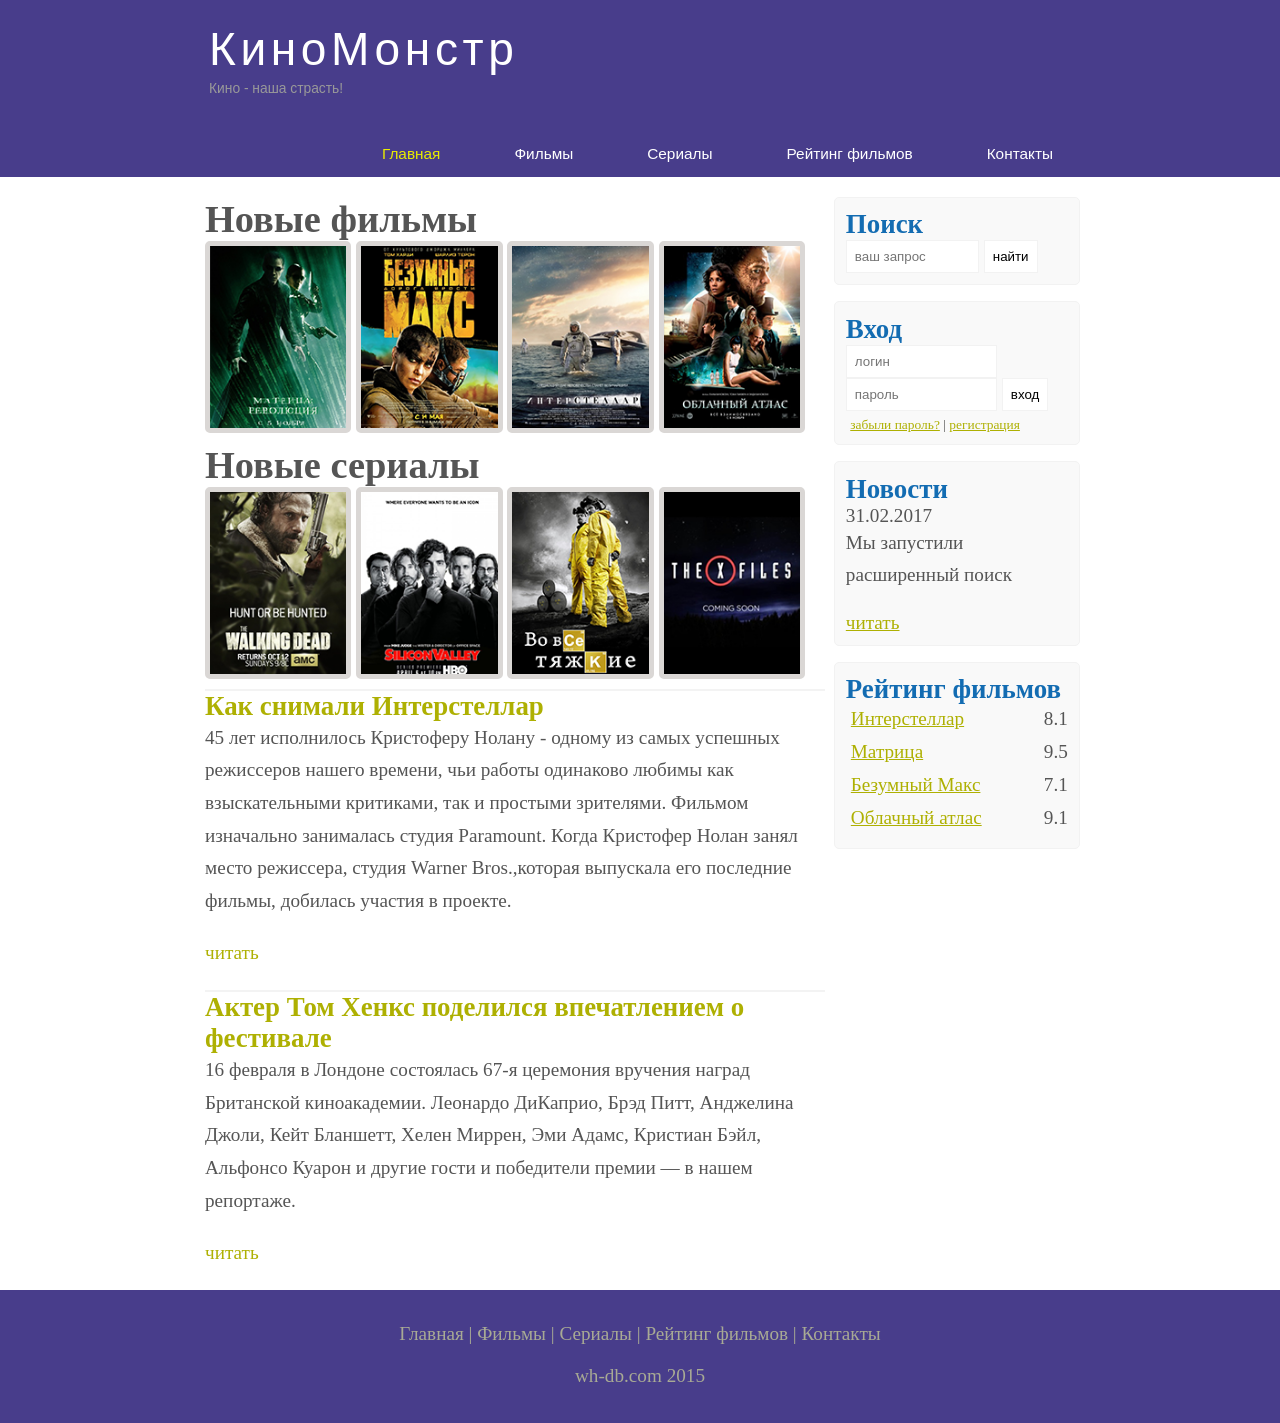
==== index.html @ 2d56d8b4 "Add files via upload" ====
<!DOCTYPE html>
<html lang="en">
<head>
    <meta charset="UTF-8">
    <meta name="viewport" content="width=device-width, initial-scale=1.0">
    <meta name= "description" content="Киномонстр - это портал о кино">
    <meta name="keywords" content="фильмы, фильмы онлайн, hd"> 
    <title>Document</title>
    <link rel="stylesheet" href="assets/css/style.css">
</head>
<body>
    <div class="main">
        <div class="header">
            <div class="logo">
                <div class="logo_text">
                    <h1><a href="/">КиноМонстр</a></h1>
                    <h2>Кино - наша страсть!</h2>
                </div>
            </div>
            <div class="menubar">
                <ul class="menu">  
                    <li class="selected"><a href="#">Главная</a></li> 
                    <li> <a href="/films.html">Фильмы</a></li>
                    <li> <a href="#">Сериалы</a></li>
                    <li> <a href="/rating.html">Рейтинг фильмов</a></li>
                    <li> <a href="/contact.html">Контакты</a></li>

            
                </ul>
            </div>
        </div>
        <div class="site_content">
            <div class="sidebar_container">
                <div class="sidebar">
                    <h2>Поиск</h2>
                    <form method="post" action="#" id="search_form">
                        <input type="search" name="search_field" placeholder="ваш запрос"/>
                        <input type="submit" class="btn" value="найти"/>
                    </form>
                </div>
                <div class="sidebar">
                    <h2>Вход</h2>
                    <form method="post" action="#" id="login"></form>
                    <input type="text" name="login_field" placeholder="логин"/>
                    <input type="password" name="password_field" placeholder="пароль"/>
                    <input type="submit" class="btn" value="вход"/>
                    <div class="lables_passreg_text">
                        <span> <a href="#">забыли пароль?</a></span> | <span> <a href="#">регистрация</a></span> 
                    </div>
                </div>
                <div class="sidebar">
                    <h2>Новости</h2>
                    <span>31.02.2017</span>
                    <p>Мы запустили расширенный поиск</p>
                    <a href="#">читать</a>
                </div>
                <div class="sidebar">
                    <h2>Рейтинг фильмов</h2>
                    <ul>
                        <li><a href="/show.html">Интерстеллар</a> <span class="rating_sidebar">8.1</span></li>
                        <li><a href="#">Матрица</a> <span class="rating_sidebar">9.5</span></li>
                        <li><a href="#">Безумный Макс</a> <span class="rating_sidebar">7.1</span></li>
                        <li><a href="#">Облачный атлас</a> <span class="rating_sidebar">9.1</span></li>
                    </ul>
                </div>
            </div>
            <div class="content">
                <h1>Новые фильмы</h1>
                <div class="films_block">
                   <a href="#"><img src="assets/img/matrix.png"></a> 
                   <a href="#"><img src="assets/img/max.png"></a> 
                   <a href="#"><img src="assets/img/inter.png"></a> 
                   <a href="#"><img src="assets/img/cloud.png"></a> 
                </div>

                <h1>Новые сериалы</h1>
                <div class="films_block">
                   <a href="#"><img src="assets/img/dead.png"></a> 
                   <a href="#"><img src="assets/img/silicon.png"></a> 
                   <a href="#"><img src="assets/img/breakingbad.png"></a> 
                   <a href="#"><img src="assets/img/xfiles.png"></a> 
                </div>
                <div class="posts">
                    <hr>
                    <h2><a href="#">Как снимали Интерстеллар</a></h2>
                </div>
                <div class="posts_content">
                    <p>
                        45 лет исполнилось Кристоферу Нолану - одному из самых успешных режиссеров нашего времени, чьи работы одинаково любимы как взыскательными критиками, так и простыми зрителями.
                        Фильмом изначально занималась студия Paramount. Когда Кристофер Нолан занял место режиссера, студия Warner Bros.,которая выпускала его последние фильмы, добилась участия в проекте.
                    </p>
                    <p><a href="#">читать</a></p>
                </div>
                <div class="posts">
                    <hr>
                    <h2><a href="#">Актер Том Хенкс поделился впечатлением о фестивале</a></h2>
                </div>
                <div class="posts_content">
                    <p>16 февраля в Лондоне состоялась 67-я церемония вручения наград Британской киноакадемии. Леонардо ДиКаприо, Брэд Питт, Анджелина Джоли, Кейт Бланшетт, Хелен Миррен, Эми Адамс, Кристиан Бэйл, Альфонсо Куарон и другие гости и победители премии — в нашем репортаже.</p>
                    <p><a href="#">читать</a></p>
                </div>
            </div>
        </div>
       
        <div class="footer">
            <p>
                <a href="#">Главная</a> |
                <a href="#">Фильмы</a> |
                <a href="#">Сериалы</a> |
                <a href="#">Рейтинг фильмов</a> |
                <a href="#">Контакты</a> 
            </p>
            <p>wh-db.com 2015</p>
        </div>
    </div>
    
</body>
</html>
---- assets/css/style.css ----
*{
    padding: 0;
    margin: 0;
}
body{
    font-size: 1.2em;
    background-color:#fff;
    color:#555 ;
}
p{
    padding: 0 0 20px 0;
    line-height: 1.7em;
}
input[type="text"], input[ type="password"], input[type="search"]{
    color: #5d5d5d;
    width: 60%;
    padding: 8px;
}
input, textarea{
    outline: none;
    border: none;
    border: solid 1px #f2f2f2;
}
h1 h2{
    font: normal 170% 'century gothic', arial;
    margin: 0 0 15px 0;
    padding: 15px o 5px 0;
    color: #000;
}
h2{
    font-size: 140%;
}
a, a:hover{
    outline: none;
    text-decoration: underline;
    color: #aeb002;
}
ul{
    margin: 2px 0 22px 17px ;
}
ul li{
    margin: 0 0 6px 0;
    padding: 0 0 4px 5px;
    line-height: 1.5em;
}


.header{
    background-color: darkslateblue;
    height: 177px;
    font-size: 0.8em;
    margin-left: 0px;
    margin-right: 0px;
    min-width: 900px;
}
.main, .logo, .menubar, .site_content, .footer{
    margin-left: auto;
    margin-right: auto;
}
.logo{
    width: 880px;
    padding-bottom: 40px;
}
.logo h1, .logo h2{
    font: normal 300% 'century gothic', arial, sans-serif;
    margin: 0 0 0 9px;
}
.logo_text h1, .logo_text h1 a, .logo_text h1 a:hover {
    padding: 22px 0 0 0;
    color: #fff;
    letter-spacing: 0.1em;
    text-decoration: none;
}
.logo_text h2{
    font-size: 0.9em;
    padding: 4px 0 0 0;
    color: #999;
}
.menubar{
    width: 900px;
    height: 46px;
}
ul.menu{
    float: right;
}
ul.menu li{
    float: left;
    padding: 0 0 0 9px;
    list-style: none;
    margin: 1px 2px 0 0;
}
ul.menu li a{
    font: normal 100% 'trebuchet ms', sans-serif;
    display: block;
    height: 20px;
    padding: 6px 35px 5px 28px;
    color:#fff;
    text-decoration: none;
}
ul.menu li.selected a{
    color: #e8ec00;
}
ul.menu li a:hover{
    color: #e4ec04;
}
hr{
    border: solid 1px #f3f3f3;
}
.site_content{
    width: 880px;
    overflow: hidden;
    margin: 20px auto 0 auto;
    background-color: white;
}
.sidebar_container{
    float: right;
    width: 224px;
}
.sidebar{
    float: right;
    width: 222px;
    padding: 5%;
    margin: 0 0 16px 0;
    border: solid 1px #f2f2f2;
    border-radius: 5px;
    background-color: #f9f9f9;
}
.btn{
    padding: 8px;
    background-color: white;
    cursor: pointer;
}
.sidebar h2{
    color: #136cb2;
}
.lables_passreg_text{
    font-size: 0.7em;
    margin-top: 3%;
    margin-left: 2%;
}
.sidebar ul{
    margin: 0;
}
.sidebar ul li{
    list-style-type: none;
    margin: 0 0 0 0;
}
.sidebar .rating_sidebar{
    float: right;
}
.content{
    text-align: left ;
    width: 620px;
    padding: 0 0 0 5px;
    float: left;
}
.content a{
    text-decoration: none;
}
.films_block{
    margin-bottom: 5px;
}
.films_block img{
    border-radius: 5px;
    border: solid 5px #dad7d5;
    width: 22%;
}
 .posts .posts_content{
     font-size: 0.8em;
 }
 .info_film_page{
     margin-top: 2%;
     margin-bottom: 4%;
 }
 .info_film_page .label{
    font-size: 1.2em;
 }
 .info_film_page .value{
     font-size: 1em;
     color: #49945a;
     margin-right: 3%;
 }
 .discription_film{
    margin-bottom: 15%;
 }
 .discription_film img{
     float: left;
     margin-right: 2%;
     border-radius: 5px;
     border: solid 5px #dad7d5 ;
 }
 .reviews{
     margin-bottom: 7%;
 }
 .reviews .review_name{
    background-color: #7268ad;
    color: white;
    padding: 1%;
    border-top-left-radius: 5%;
    border-top-right-radius: 5%;
 }
 .reviews .review_text{
     padding-top: 3%;
     padding-bottom: 5%;
     padding-left: 2%;
 }
 .send{
     margin-bottom: 4%;
 }
 .send input[type=text], textarea {
    border: solid 1px #c3c3ce;
    margin-bottom: 10px;
 }
 .send input[type=text] {
     width: 98%;
 }
 .send textarea{
     width: 624px;
     height: 200px;
 }
 .send input[type=submit] {
     background-color: #7268ad;
     padding: 3%;
     color: white;
     border-radius: 5px;
 }
 .send_contact{
    margin-bottom: 4%;
 }
 .send_contact input[type=text], textarea {
    border: solid 1px #c3c3ce;
    margin-bottom: 10px;
 }
 .send_contact textarea{
    width: 544px;
    height: 200px;
}
 .send_contact input[type=submit] {
    background-color: #7268ad;
    padding: 3%;
    color: white;
    border-radius: 5px;
}
.text{
    color: gray;
    font-size: 1em;
}
.info_film{
    margin-bottom: 5%;
    background-color: #f9f9f9;
    padding: 5%;
    height: 270px;
}
.info_film img{
    float: left;
    margin-right: 2%;
    border-radius: 5px;
    border: solid 5px #dad7d5;
    width: 25%;
}
.button{
    background-color: #7268ad;
    padding: 2%;
    border-radius: 5%;
    color: white;
    float: right;
    margin-top: 5%;
    clear: both;
    font-size: 0.8em;
}
.button a{
    color: white;
}
table{
    width: 70%;
    border: solid 1px #f4f4f4;
}
td{
    padding: 2%;
    border: solid 1px #f4f4f4;
}
td img{
    width: 60px;
    vertical-align: middle;
}
.center{
text-align: center;
}
.rating{
    font-weight: bold;
}

.footer{
    width: 100%;
    height: 100px;
    padding: 28px 0 5px 0;
    text-align: center;
    background-color: darkslateblue;
    color: #a8aa94;
    margin-left: 0px;
    margin-right: 0px;
    min-width: 900px;
}
.footer a{
    color:#a8aa94 ;
    text-decoration: none;
}
.footer a:hover{
    color: #fff;
    text-decoration: none;
}
.footer p{
    padding: 0 0 10px 0;
}

/*CSS Mobile */
@media only screen
and (min-device-width: 320px)
and (max-device-width: 568px){
    .header{
        background-color: #257965;
        min-width: 100%;
        height: 20%;
        text-align: center;
    }
    .logo{
        width: 100%;
    }
    .site_content{
        width: 100%;
    }
    .menubar{
        width: 100%;
        height: 100%;
    } 
    
    .content{
        width: 100%;
        text-align: center;
    }
    .site_content{
        width: 100%;
        text-align: center;
    }
    .sidebar_container{
        display: none;
    }
    .footer{
        display: none;
    }
    ul.menu{
        float: none;
    }
    ul.menu li{
        padding: 0;
        margin: 0;
        float: none;
    }
    .logo h1{
        font: normal 235% 'century gothic', arial, sans-serif;
    }
    .logo h2{
        font: normal 100% 'century gothic', arial, sans-serif;
        color: white;
    }
    .content h1 h2{
        font: normal 110% 'century gothic', arial; 
    }
    .films_block img{
        width: 43%;
    }
    .posts_content p{
        line-height: 1.5em;
        padding: 3%;
        text-align: left;
    }
    .posts p{
        font-size: 120%;
    }
    /*films page */
    .info_film{
        float: none;
        height: 100%;
    }
    .info_film img{
        width: 90%;
        margin-bottom: 5%;
    }
    .button{
        float: none;
    }
    /*rating page */
    table{
        display: block;
    }
    th{
        font-size: 95%;
    }
    td{
        padding: 0%;
        margin: 0%;
        text-align: left;
        font-size: 95%;
    }
    /*show page */
    iframe{
        width: 88%;
        height: 100%;
    }
    .discription_film{
        width: 90%;
        text-align: left;
        margin-left: 2%;
    }
    .discription_film img{
        float: none;
        width: 73%;
        display: block;
        margin: 0;
        padding: 0;
        margin-left: 11%;
        margin-bottom: 7%;
    }
    .reviews{
        text-align: left;
        width: 96%;
    }
    .send input[type=text]{
        width: 80%;
    }
    .send textarea{
        width: 85%;
    }
}
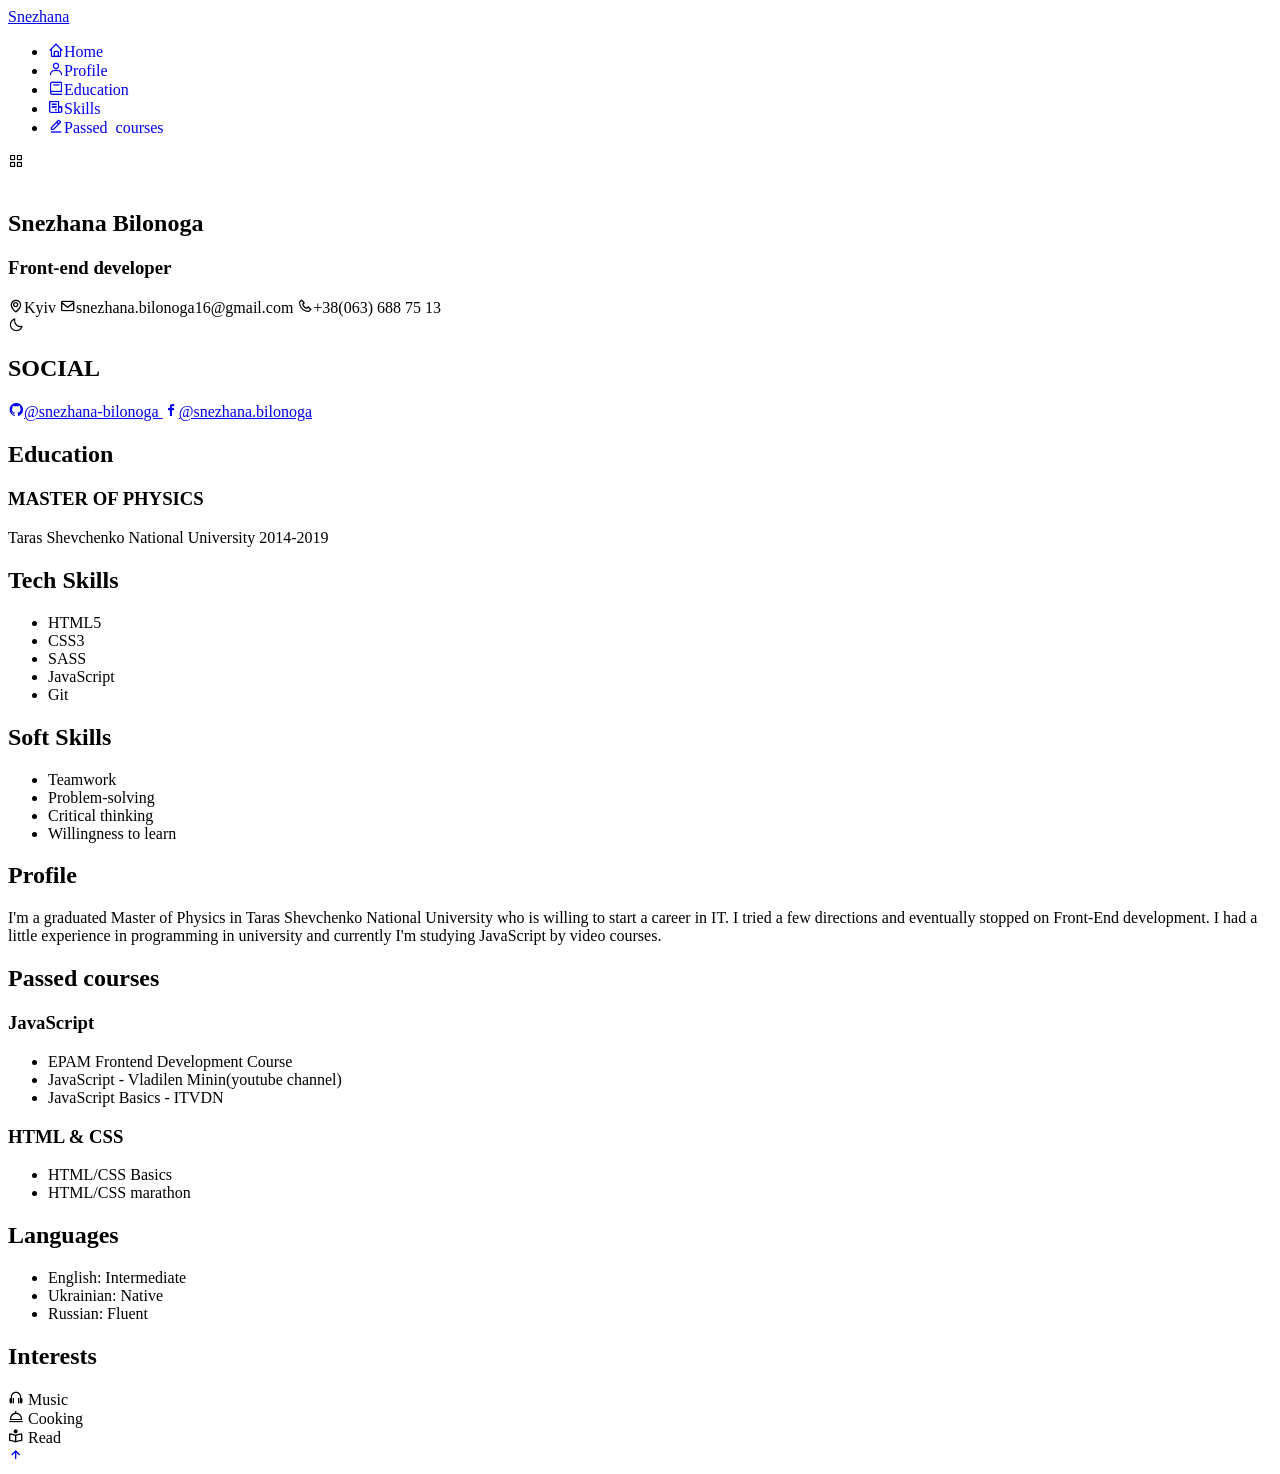
==== commit 4acb7616: "task is implemented" ====
--- a/index.html
+++ b/index.html
@@ -1,118 +1,216 @@
-<!DOCTYPE html>
-<html lang="en">
-<head>
-    <meta charset="UTF-8">
-    <meta name="viewport" content="width=device-width, initial-scale=1.0">
-    <meta name= "description" content="Киномонстр - это портал о кино">
-    <meta name="keywords" content="фильмы, фильмы онлайн, hd"> 
-    <title>Document</title>
-    <link rel="stylesheet" href="assets/css/style.css">
-</head>
-<body>
-    <div class="main">
-        <div class="header">
-            <div class="logo">
-                <div class="logo_text">
-                    <h1><a href="/">КиноМонстр</a></h1>
-                    <h2>Кино - наша страсть!</h2>
-                </div>
-            </div>
-            <div class="menubar">
-                <ul class="menu">  
-                    <li class="selected"><a href="#">Главная</a></li> 
-                    <li> <a href="/films.html">Фильмы</a></li>
-                    <li> <a href="#">Сериалы</a></li>
-                    <li> <a href="/rating.html">Рейтинг фильмов</a></li>
-                    <li> <a href="/contact.html">Контакты</a></li>
-
-            
-                </ul>
-            </div>
-        </div>
-        <div class="site_content">
-            <div class="sidebar_container">
-                <div class="sidebar">
-                    <h2>Поиск</h2>
-                    <form method="post" action="#" id="search_form">
-                        <input type="search" name="search_field" placeholder="ваш запрос"/>
-                        <input type="submit" class="btn" value="найти"/>
-                    </form>
-                </div>
-                <div class="sidebar">
-                    <h2>Вход</h2>
-                    <form method="post" action="#" id="login"></form>
-                    <input type="text" name="login_field" placeholder="логин"/>
-                    <input type="password" name="password_field" placeholder="пароль"/>
-                    <input type="submit" class="btn" value="вход"/>
-                    <div class="lables_passreg_text">
-                        <span> <a href="#">забыли пароль?</a></span> | <span> <a href="#">регистрация</a></span> 
-                    </div>
-                </div>
-                <div class="sidebar">
-                    <h2>Новости</h2>
-                    <span>31.02.2017</span>
-                    <p>Мы запустили расширенный поиск</p>
-                    <a href="#">читать</a>
-                </div>
-                <div class="sidebar">
-                    <h2>Рейтинг фильмов</h2>
-                    <ul>
-                        <li><a href="/show.html">Интерстеллар</a> <span class="rating_sidebar">8.1</span></li>
-                        <li><a href="#">Матрица</a> <span class="rating_sidebar">9.5</span></li>
-                        <li><a href="#">Безумный Макс</a> <span class="rating_sidebar">7.1</span></li>
-                        <li><a href="#">Облачный атлас</a> <span class="rating_sidebar">9.1</span></li>
-                    </ul>
-                </div>
-            </div>
-            <div class="content">
-                <h1>Новые фильмы</h1>
-                <div class="films_block">
-                   <a href="#"><img src="assets/img/matrix.png"></a> 
-                   <a href="#"><img src="assets/img/max.png"></a> 
-                   <a href="#"><img src="assets/img/inter.png"></a> 
-                   <a href="#"><img src="assets/img/cloud.png"></a> 
-                </div>
-
-                <h1>Новые сериалы</h1>
-                <div class="films_block">
-                   <a href="#"><img src="assets/img/dead.png"></a> 
-                   <a href="#"><img src="assets/img/silicon.png"></a> 
-                   <a href="#"><img src="assets/img/breakingbad.png"></a> 
-                   <a href="#"><img src="assets/img/xfiles.png"></a> 
-                </div>
-                <div class="posts">
-                    <hr>
-                    <h2><a href="#">Как снимали Интерстеллар</a></h2>
-                </div>
-                <div class="posts_content">
-                    <p>
-                        45 лет исполнилось Кристоферу Нолану - одному из самых успешных режиссеров нашего времени, чьи работы одинаково любимы как взыскательными критиками, так и простыми зрителями.
-                        Фильмом изначально занималась студия Paramount. Когда Кристофер Нолан занял место режиссера, студия Warner Bros.,которая выпускала его последние фильмы, добилась участия в проекте.
-                    </p>
-                    <p><a href="#">читать</a></p>
-                </div>
-                <div class="posts">
-                    <hr>
-                    <h2><a href="#">Актер Том Хенкс поделился впечатлением о фестивале</a></h2>
-                </div>
-                <div class="posts_content">
-                    <p>16 февраля в Лондоне состоялась 67-я церемония вручения наград Британской киноакадемии. Леонардо ДиКаприо, Брэд Питт, Анджелина Джоли, Кейт Бланшетт, Хелен Миррен, Эми Адамс, Кристиан Бэйл, Альфонсо Куарон и другие гости и победители премии — в нашем репортаже.</p>
-                    <p><a href="#">читать</a></p>
-                </div>
-            </div>
-        </div>
-       
-        <div class="footer">
-            <p>
-                <a href="#">Главная</a> |
-                <a href="#">Фильмы</a> |
-                <a href="#">Сериалы</a> |
-                <a href="#">Рейтинг фильмов</a> |
-                <a href="#">Контакты</a> 
-            </p>
-            <p>wh-db.com 2015</p>
-        </div>
-    </div>
-    
-</body>
+<!DOCTYPE html>
+<html lang="en">
+<head>
+    <meta charset="UTF-8">
+    <meta http-equiv="X-UA-Compatible" content="IE=edge">
+    <meta name="viewport" content="width=device-width, initial-scale=1.0">
+    <link rel="stylesheet"
+    href="https://cdn.jsdelivr.net/npm/boxicons@latest/css/boxicons.min.css">
+    <link rel="stylesheet" href="./css/styles.css">
+    <title>Resume</title>
+</head>
+<body>
+    <header class="l-header" id="header">
+        <nav class="nav bd-container">
+            <a href="#" class="nav_logo">Snezhana</a>
+            <div class="nav_menu" id="nav-menu">
+                <ul class="nav_list">
+                    <li class="nav_item">
+                        <a href="#home" class="nav_link active-link">
+                            <i class="bx bx-home nav_icon">Home</i>
+                        </a>
+                    </li>
+                    <li class="nav_item">
+                        <a href="#profile" class="nav_link">
+                            <i class="bx bx-user nav_icon">Profile</i>
+                        </a>
+                    </li>
+                    <li class="nav_item">
+                        <a href="#education" class="nav_link">
+                            <i class="bx bx-book nav_icon">Education</i>
+                        </a>
+                    </li>
+                    <li class="nav_item">
+                        <a href="#skills" class="nav_link">
+                            <i class="bx bx-receipt nav_icon">Skills</i>
+                        </a>
+                    </li>
+                    <li class="nav_item">
+                        <a href="#experience" class="nav_link">
+                            <i class="bx bx-edit-alt nav_icon">Passed courses</i>
+                        </a>
+                    </li>
+                </ul>
+            </div>
+            <div class="nav_toggle" id="nav-toggle">
+                <i class="bx bx-grid-alt"></i>
+            </div>
+        </nav>
+    </header>
+    <main class="l-main bd-container">
+        <div class="resume" id="area-cv">
+            <div class="resume_left">
+                <section class="home" id="home">
+                    <div class="home_container section bd-grid">
+                        <div class="home_data bd-grid">
+                            <img src="./img/photo_2020-09-20_16-34-51.jpg" alt="" class="home_img">
+                            
+                            <h1 class="home_title">Snezhana Bilonoga</h1>
+                            <h3 class="home_profession">Front-end developer</h3>
+                        </div>
+                        <div class="home_address bd-grid">
+                            <span class="home_information">
+                                <i class="bx bx-map home_icon"></i>Kyiv
+                            </span>
+                            <span class="home_information">
+                                <i class="bx bx-envelope home_icon"></i>snezhana.bilonoga16@gmail.com
+                            </span>
+                            <span class="home_information">
+                                <i class="bx bx-phone home_icon"></i>+38(063) 688 75 13
+                            </span>
+                        </div>
+                    </div>
+                    <i class="bx bx-moon change-theme" title="Theme" id="theme-button"></i>
+                </section>
+                <section class="social section">
+                    <h2 class="section-title">SOCIAL</h2>
+                    <div class="social_container bd-grid">
+                        <a href="https://github.com/snezhana-bilonoga" target="_blank" class="social_link">
+                            <i class="bx bxl-github social_icon"></i>@snezhana-bilonoga
+                        </a>
+                        <a href="https://www.facebook.com/snezhana.bilonoga" target="_blank" class="social_link">
+                            <i class="bx bxl-facebook social_icon"></i>@snezhana.bilonoga
+                        </a>
+                    </div>
+                </section>
+                <section class="education section" id="education">
+                    <h2 class="section-title">Education</h2>
+
+                    <div class="education_container bd-grid">
+                        <div class="education_content">
+                            <div class="education_data bd-grid">
+                                <h3 class="education_title">MASTER OF PHYSICS</h3>
+                                <span class="education_studies">Taras Shevchenko National University</span>
+                                <span class="education_year">2014-2019</span>
+                            </div>
+                        </div>
+                    </div>
+                </section>
+                <section class="skills section" id="skills">
+                    <h2 class="section-title">Tech Skills</h2>
+
+                    <div class="skills_content  bd-grid">
+                        <ul class="skills_data">
+                            <li class="skills_name">
+                                <span class="skills_circle"></span>HTML5
+                            </li>
+                            <li class="skills_name">
+                                <span class="skills_circle"></span>CSS3
+                            </li>
+                            <li class="skills_name">
+                                <span class="skills_circle"></span>SASS
+                            </li>
+                            <li class="skills_name">
+                                <span class="skills_circle"></span>JavaScript
+                            </li>
+                            <li class="skills_name">
+                                <span class="skills_circle"></span>Git
+                            </li>
+                        </ul>
+                    </div>
+                </section>
+                <section class="skills section" id="soft-skills">
+                    <h2 class="section-title">Soft Skills</h2>
+
+                    <div class="skills_content bd-grid">
+                        <ul class="skills_data">
+                            <li class="skills_name">
+                                <span class="skills_circle"></span>Teamwork
+                            </li>
+                            <li class="skills_name">
+                                <span class="skills_circle"></span>Problem-solving
+                            </li>
+                            <li class="skills_name">
+                                <span class="skills_circle"></span>Critical thinking
+                            </li>
+                            <li class="skills_name">
+                                <span class="skills_circle"></span>Willingness to learn
+                            </li>
+                        </ul>
+                    </div>
+                </section>
+            </div>
+            <div class="resume_right">
+                <section class="profile section" id="profile">
+                    <h2 class="section-title">Profile</h2>
+                    <p class="profile_description">I'm a graduated Master of Physics in Taras Shevchenko National University who is willing to start a career in IT. I tried a few directions and eventually stopped on Front-End development. I had a little experience in programming in university and currently I'm studying JavaScript by video courses.</p>
+                </section>
+                <section class="experience section" id="experience">
+                    <h2 class="section-title">Passed courses</h2>
+                    
+                    <div class="experience-container bd-grid">
+                        <div class="experience_content">
+                            <div class="experience_data bd-grid">
+                                <h3 class="experience_title">JavaScript</h3>
+                                <ul class="experience-courses">
+                                    <li class="experience-course-item">EPAM Frontend Development Course</li>
+                                    <li class="experience-course-item">JavaScript - Vladilen Minin(youtube channel)</li>
+                                    <li class="experience-course-item">JavaScript Basics - ITVDN</li>
+                                </ul>
+                            </div>
+                        </div>
+                        <div class="experience_content">
+                            <div class="experience_data bd-grid">
+                                <h3 class="experience_title">HTML & CSS</h3>
+                                <ul class="experience-courses">
+                                    <li class="experience-course-item">HTML/CSS Basics</li>
+                                    <li class="experience-course-item">HTML/CSS marathon</li>
+                                </ul>
+                            </div>
+                        </div>
+                    </div>
+                </section>
+                <section class="languages section">
+                    <h2 class="section-title">Languages</h2>
+
+                    <div class="languages_container">
+                        <ul class="languages_content bd-grid">
+                            <li class="languages_name">
+                                <span class="languages_circle"></span>English: Intermediate
+                            </li>
+                            <li class="languages_name">
+                                <span class="languages_circle"></span>Ukrainian: Native
+                            </li>
+                            <li class="languages_name">
+                                <span class="languages_circle"></span>Russian: Fluent
+                            </li>
+                        </ul>
+                    </div>
+                </section>
+                <section class="interests section">
+                    <h2 class="section-title">Interests</h2>
+
+                    <div class="interests_container bd-grid">
+                        <div class="interests_content">
+                            <i class="bx bx-headphone interests_icon"></i>
+                            <span class="interests_name">Music</span>
+                        </div>
+                        <div class="interests_content">
+                            <i class="bx bx-dish interests_icon"></i>
+                            <span class="interests_name">Cooking</span>
+                        </div>
+                        <div class="interests_content">
+                            <i class="bx bx-book-reader interests_icon"></i>
+                            <span class="interests_name">Read</span>
+                        </div>
+                    </div>
+                </section>
+            </div>
+        </div>
+    </main>
+    <a href="#" class="scrolltop" id="scroll-top">
+        <i class="bx bx-up-arrow-alt scrolltop_icon"></i>
+    </a>
+    <script src="./js/index.js"></script>
+</body>
 </html>
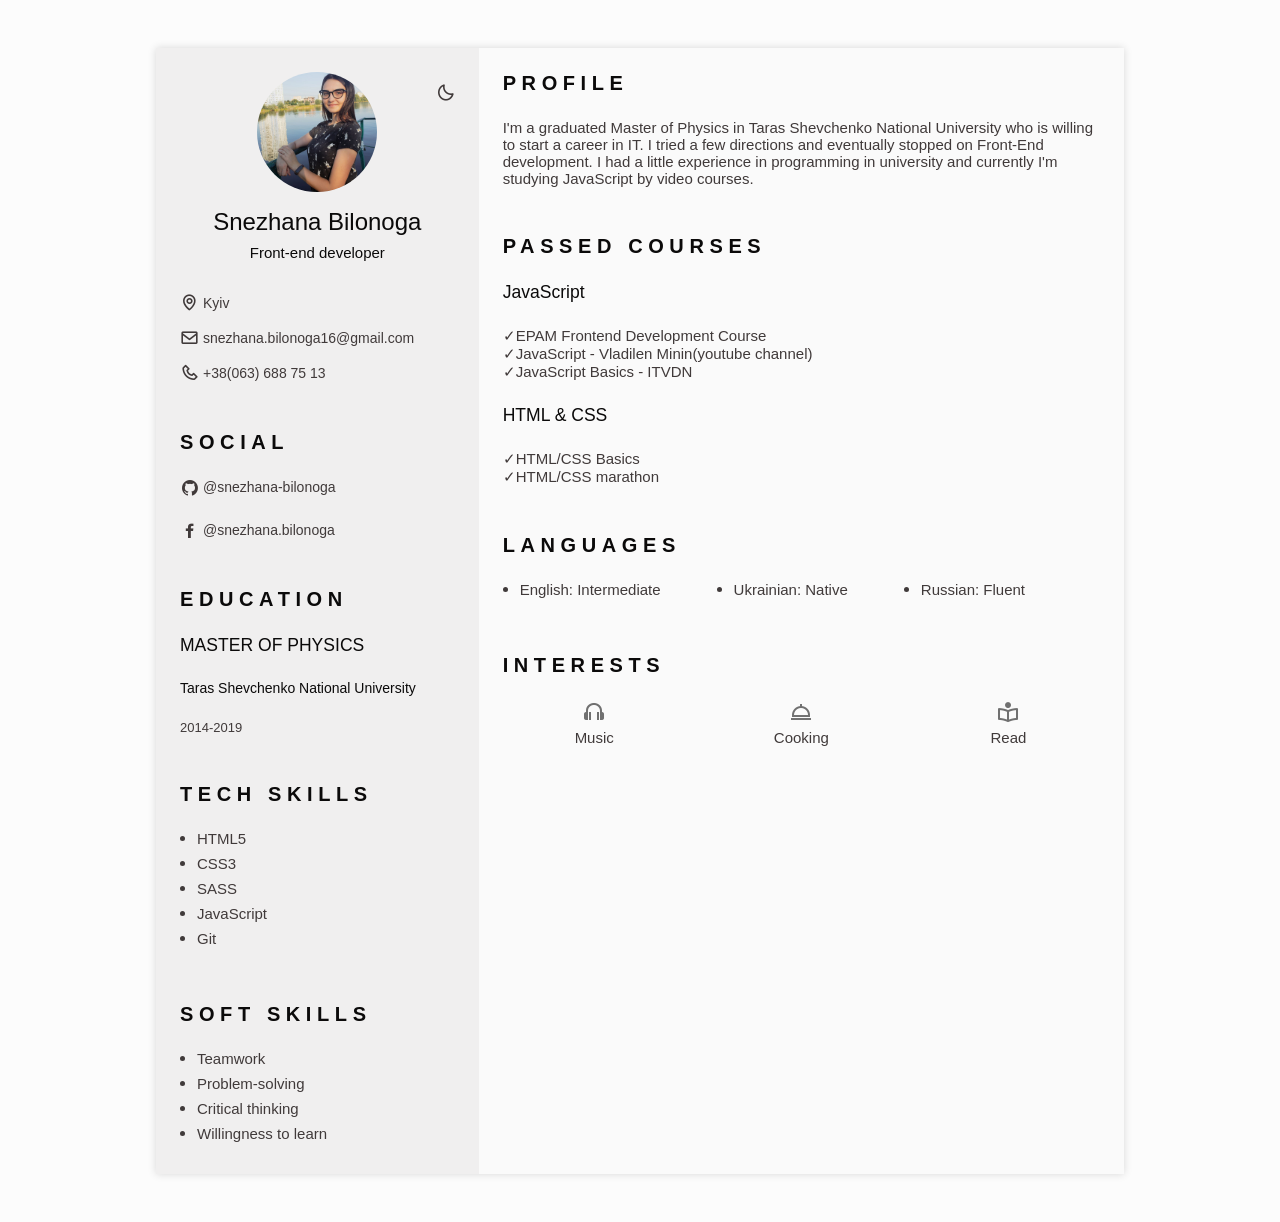
==== commit 0c6de6e8: "update file paths" ====
--- a/index.html
+++ b/index.html
@@ -6,7 +6,7 @@
     <meta name="viewport" content="width=device-width, initial-scale=1.0">
     <link rel="stylesheet"
     href="https://cdn.jsdelivr.net/npm/boxicons@latest/css/boxicons.min.css">
-    <link rel="stylesheet" href="./css/styles.css">
+    <link rel="stylesheet" href="./assets/css/styles.css">
     <title>Resume</title>
 </head>
 <body>
@@ -53,7 +53,7 @@
                 <section class="home" id="home">
                     <div class="home_container section bd-grid">
                         <div class="home_data bd-grid">
-                            <img src="./img/photo_2020-09-20_16-34-51.jpg" alt="" class="home_img">
+                            <img src="./assets/img/photo_2020-09-20_16-34-51.jpg" alt="" class="home_img">
                             
                             <h1 class="home_title">Snezhana Bilonoga</h1>
                             <h3 class="home_profession">Front-end developer</h3>
@@ -211,6 +211,6 @@
     <a href="#" class="scrolltop" id="scroll-top">
         <i class="bx bx-up-arrow-alt scrolltop_icon"></i>
     </a>
-    <script src="./js/index.js"></script>
+    <script src="./assets/js/index.js"></script>
 </body>
 </html>
--- a/assets/css/styles.css
+++ b/assets/css/styles.css
@@ -0,0 +1,353 @@
+@import url('https://fonts.googleapis.com/css2?family=Poppins:wght@400;500;600&display=swap');
+
+:root {
+    --header-height: 3rem;
+    --title-color: #0B0A0A;
+    --text-color: #403A3A;
+    --text-color-light: #707070;
+    --container-color: #FAFAFA;
+    --container-color-alt: #F0EFEF;
+    --body-color: #FCFCFC;
+
+    --body-font: 'Poppins', sans-serif;
+    --h1-font-size: 1.5rem;
+    --h2-font-size: 1.25rem;
+    --h3-font-size: 1rem;
+    --normal-font-size: .938rem;
+    --small-font-size: .875rem;
+    --smaller-font-size: .813rem;
+
+    --font-medium: 500;
+    --font-semi-bold: 600;
+
+    --mb-1: .5rem;
+    --mb-2: 1rem;
+    --mb-3: 1.5rem;
+
+    --z-tooltip: 10;
+    --z-fixed: 100;
+}
+ *, ::before, ::after {
+     box-sizing: border-box;
+}
+
+ html {
+    scroll-behavior: smooth;
+}
+
+body.dark-theme {
+    --title-color: #F2F2F2;
+    --text-color: #BFBFBF;
+    --container-color: #212121;
+    --container-color-alt: #181616;
+    --body-color: #2B2B2B;
+}
+.change-theme {
+    position: absolute;
+    right: 0;
+    top: 2.2rem;
+    display: flex;
+    color: var(--text-color);
+    font-size: 1.2rem;
+    cursor: pointer;
+}
+.change-theme:hover {
+    color: var(--title-color);
+}
+body {
+    margin: 0 0 var(--header-height) 0;
+    padding: 0;
+    font-family: var(--body-font);
+    font-size: var(--normal-font-size);
+    background-color: var(--body-color);
+    color: var(--text-color);
+}
+h1,h2,h3,ul,p {
+    margin: 0;
+}
+h1,h2,h3 {
+    color: var(--title-color);
+    font-weight: var(--font-medium);
+}
+ul {
+    padding: 0;
+    list-style: none;
+}
+a {
+    text-decoration: none;
+}
+img {
+    max-width: 100%;
+    height: auto;
+}
+.section {
+    padding: 1.5rem 0;
+}
+.section-title {
+    font-size: var(--h2-font-size);
+    color: var(--title-color);
+    font-weight: var(--font-semi-bold);
+    text-transform: uppercase;
+    letter-spacing: .35rem;
+    text-align: center;
+    margin-bottom: var(--mb-3);
+}
+.bd-container {
+    max-width: 968px;
+    width: calc(100% - 3rem);
+    margin-left: var(--mb-3);
+    margin-left: var(--mb-3);
+}
+.bd-grid {
+    display: grid;
+    gap: 1.5rem;
+}
+.l-header {
+    width: 100%;
+    position: fixed;
+    bottom: 0;
+    left: 0;
+    z-index: var(--z-fixed);
+    background-color: var(--body-color);
+    box-shadow: 0 -1px 4px rgba(0,0,0,.1);
+    transition: .3s;
+}
+.nav {
+    height: var(--header-height);
+    display: flex;
+    justify-content: space-between;
+    align-items: center;
+}
+@media screen and (max-width: 968px) {
+    .nav_menu {
+        position: fixed;
+        bottom: -100%;
+        left: 0;
+        width: 100%;
+        padding: 2rem 1.5rem;
+        background-color: var(--body-color);
+        box-shadow: 0 1px 4px rgba(0,0,0,.1);
+        border-radius: 1rem 1rem 0 0;
+        z-index: var(--z-fixed);
+        transition: .3s;
+    } 
+}
+.nav_logo,
+.nav_toggle {
+    color: var(--title-color);
+    font-weight: var(--font-medium);
+}
+.nav_toggle {
+    font-size: 1.2rem;
+    cursor: pointer;
+}
+.nav_item {
+    text-align: center;
+}
+.nav_list {
+    display: grid;
+    grid-template-columns: repeate(3, 1fr);
+    gap: 2rem;
+}
+.nav_link {
+    display: flex;
+    flex-direction: column;
+    font-size: var(--smaller-font-size);
+    color: var(--text-color-light);
+    font-weight: var(--font-medium); 
+}
+.nav_link:hover {
+    color: var(--text-color);
+}
+.nav_icon {
+    font-size: 1.2rem;
+    margin-bottom: var(--mb-1);
+}
+.show-menu {
+    bottom: var(--header-height);
+}
+.active-link {
+    color: var(--title-color);
+}
+.home {
+    position: relative;
+}
+.home_container {
+    gap: 3rem;
+}
+.home_data {
+    gap: .5rem;
+    text-align: center;
+}
+.home_img {
+    width: 120px;
+    height: 120px;
+    border-radius: 50%;
+    justify-self: center;
+    margin-bottom: var(--mb-1);
+}
+.home_title {
+    font-size: var(--h1-font-size);
+}
+.home_profession {
+    font-size: var(--normal-font-size);
+    margin-bottom: var(--mb-1);
+}
+.home_address {
+    gap: 1rem;
+}
+.home_information {
+    display: flex;
+    align-items: center;
+    font-size: var(--small-font-size);
+}
+.home_icon {
+    font-size: 1.2rem;
+    margin-right: .25rem;
+}
+
+.social_link {
+    display: inline-flex;
+    align-items: center;
+    font-size: var(--small-font-size);
+    color: var(--text-color);
+    
+}
+.social_link:hover {
+    color: var(--title-color);
+}
+.social_icon {
+    font-size: 1.2rem;
+    margin-right: .25rem;
+}
+.profile_description {
+    text-align: center;
+}
+.education_content,
+.experience_content {
+    display: flex;
+}
+.education_title
+.experience_title {
+    font-size: var(--h3-font-size);
+}
+.education_studies {
+    font-size: var(--small-font-size);
+    color: var(--title-color);
+}
+.education_year {
+    font-size: var(--smaller-font-size);
+}
+.languages_content {
+    gap: 0;
+}
+.skills_name,
+.languages_name {
+    display: flex;
+    align-items: center;
+    margin-bottom: var(--mb-1);
+}
+.skills_circle,
+.languages_circle {
+    display: inline-block;
+    width: 5px;
+    height: 5px;
+    background-color: var(--text-color);
+    border-radius: 50%;
+    margin-right: .75rem;
+}
+.experience_time {
+    padding-right: 1rem;
+}
+.experience_rounder {
+    position: relative;
+    display: block;
+    width: 13px;
+    height: 13px;
+    background-color: var(--text-color-light);
+    border-radius: 50%;
+    margin-top: .25rem;
+}
+.experience-courses ::before {
+    content: "✓";
+}
+.interests_container {
+    grid-template-columns: repeat(3, 1fr);
+    margin-top: var(--mb-2);
+}
+.interests_content {
+    display: flex;
+    flex-direction: column;
+    align-items: center;
+}
+.interests_icon{
+    font-size: 1.5rem;
+    color: var(--text-color-light);
+    margin-bottom: .25rem;
+}
+.scrolltop {
+    position: fixed;
+    right: 1rem;
+    bottom: -20%;
+    display: flex;
+    justify-content: center;
+    align-items: center;
+    padding: .3rem;
+    background-color: var(--container-color-alt);
+    border-radius: .4rem;
+    z-index: var(--z-tooltip);
+    transition: .4s;
+    visibility: hidden;
+}
+.scrolltop_icon {
+    font-size: 1.2rem;
+    color: var(--text-color);
+}
+.show-scroll {
+    visibility: visible;
+    bottom: 5rem;
+}
+@media screen and (max-width: 320px) {
+    .nav_list {
+        grid-template-columns: repeat(2, 1fr);
+        gap: 1rem .5rem;
+    }
+}
+@media screen and (min-width: 968px) {
+    body {
+        margin: 3rem 0;
+    }
+    .bd-container {
+        margin-left: auto;
+        margin-right: auto;
+    }
+    .l-header,
+    .scrolltop {
+        display: none;
+    }
+    .resume {
+        display: grid;
+        grid-template-columns: .5fr 1fr;
+        background-color: var(--container-color);
+        box-shadow: 0 0 8px rgba(13,12,12,.15);
+    }
+    .resume_left {
+        background-color: var(--container-color-alt);
+    }
+    .resume_left,
+    .resume_right {
+        padding: 0 1.5rem;
+    }
+    .section-title,
+    .profile_description {
+        text-align: initial;
+    }
+    .home_container {
+        gap: 1.5rem;
+    }
+    .languages_content {
+        grid-template-columns: repeat(3, max-content);
+        column-gap: 3.5rem;
+    }
+
+}
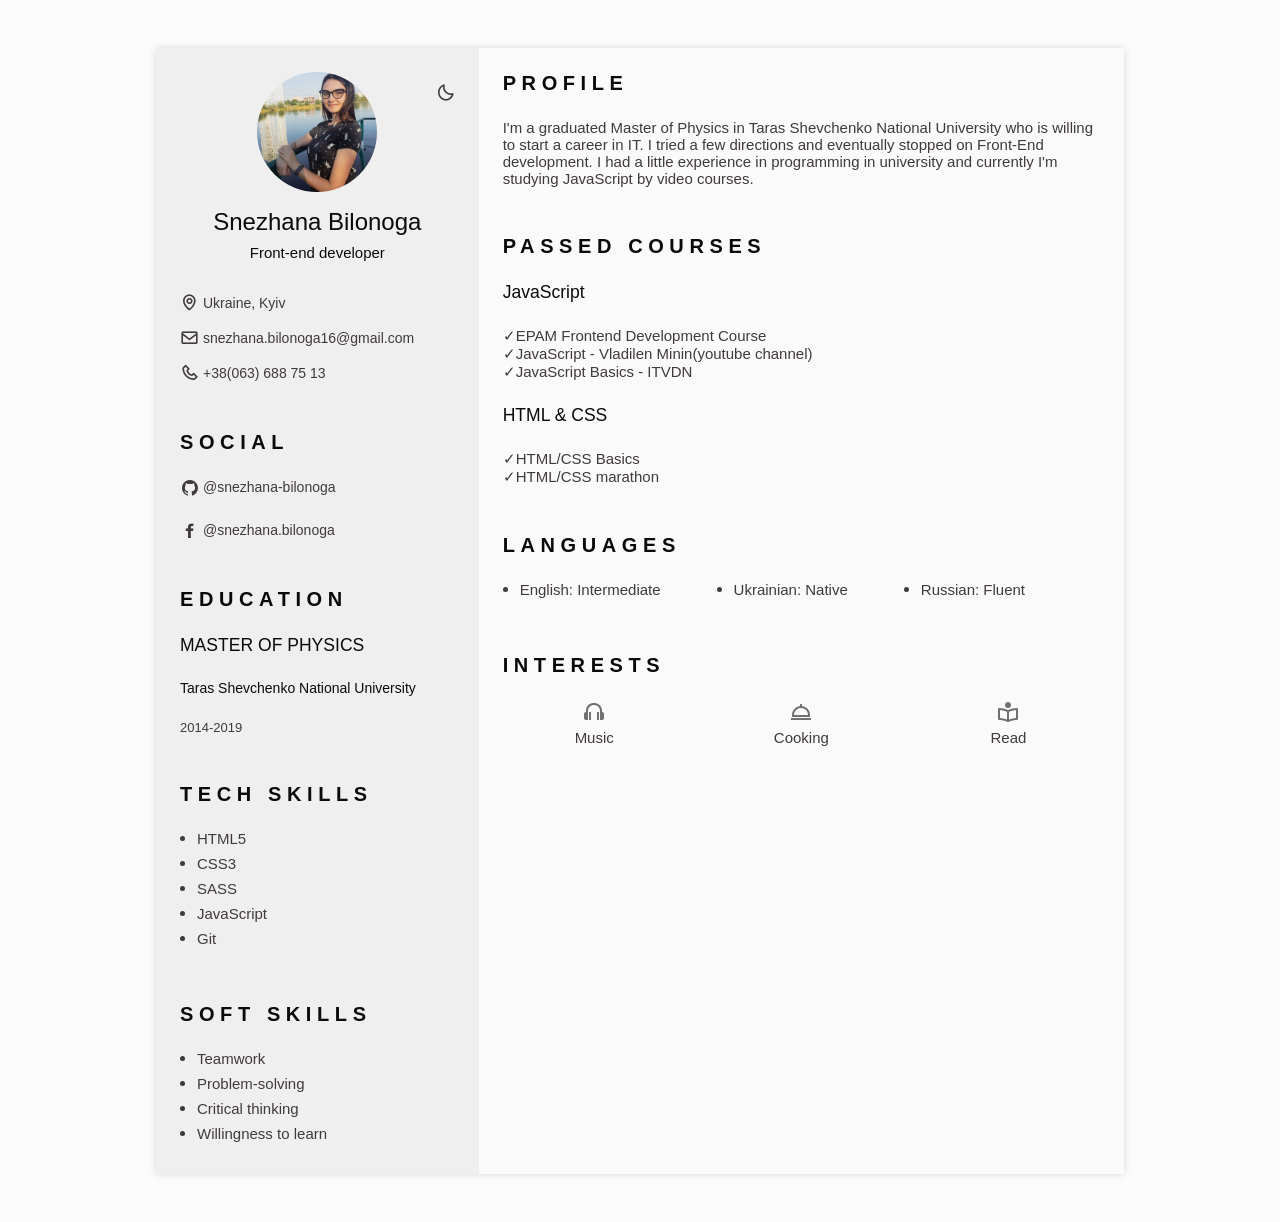
==== commit a9211358: "add js formatting" ====
--- a/index.html
+++ b/index.html
@@ -21,18 +21,18 @@
                         </a>
                     </li>
                     <li class="nav_item">
+                        <a href="#education" class="nav_link">
+                            <i class="bx bx-book nav_icon">Education</i>
+                        </a>
+                    </li>
+                    <li class="nav_item">
+                        <a href="#skills" class="nav_link">
+                            <i class="bx bx-receipt nav_icon">Skills</i>
+                        </a>
+                    </li>
+                    <li class="nav_item">
                         <a href="#profile" class="nav_link">
                             <i class="bx bx-user nav_icon">Profile</i>
-                        </a>
-                    </li>
-                    <li class="nav_item">
-                        <a href="#education" class="nav_link">
-                            <i class="bx bx-book nav_icon">Education</i>
-                        </a>
-                    </li>
-                    <li class="nav_item">
-                        <a href="#skills" class="nav_link">
-                            <i class="bx bx-receipt nav_icon">Skills</i>
                         </a>
                     </li>
                     <li class="nav_item">
@@ -60,7 +60,7 @@
                         </div>
                         <div class="home_address bd-grid">
                             <span class="home_information">
-                                <i class="bx bx-map home_icon"></i>Kyiv
+                                <i class="bx bx-map home_icon"></i>Ukraine, Kyiv
                             </span>
                             <span class="home_information">
                                 <i class="bx bx-envelope home_icon"></i>snezhana.bilonoga16@gmail.com
@@ -119,7 +119,7 @@
                         </ul>
                     </div>
                 </section>
-                <section class="skills section" id="soft-skills">
+                <section class="skills section">
                     <h2 class="section-title">Soft Skills</h2>
 
                     <div class="skills_content bd-grid">
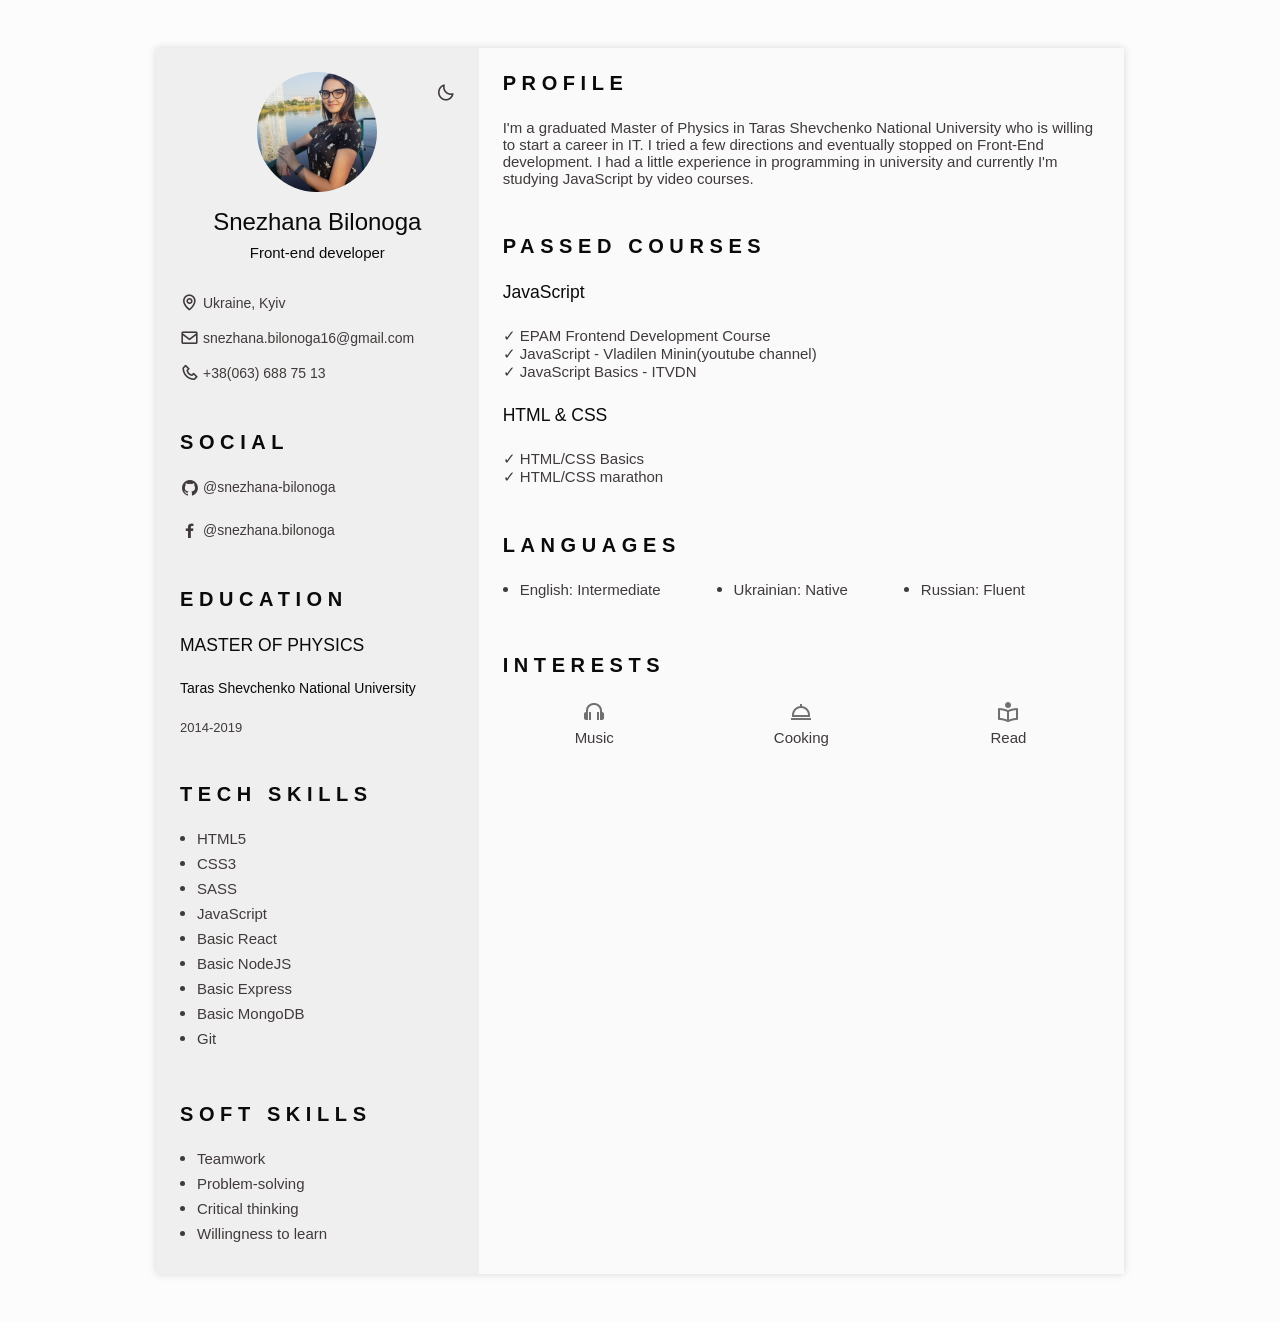
==== commit 7a981cde: "added new skills" ====
--- a/index.html
+++ b/index.html
@@ -1,216 +1,291 @@
 <!DOCTYPE html>
 <html lang="en">
-<head>
-    <meta charset="UTF-8">
-    <meta http-equiv="X-UA-Compatible" content="IE=edge">
-    <meta name="viewport" content="width=device-width, initial-scale=1.0">
-    <link rel="stylesheet"
-    href="https://cdn.jsdelivr.net/npm/boxicons@latest/css/boxicons.min.css">
-    <link rel="stylesheet" href="./assets/css/styles.css">
-    <title>Resume</title>
-</head>
-<body>
-    <header class="l-header" id="header">
-        <nav class="nav bd-container">
-            <a href="#" class="nav_logo">Snezhana</a>
-            <div class="nav_menu" id="nav-menu">
-                <ul class="nav_list">
-                    <li class="nav_item">
-                        <a href="#home" class="nav_link active-link">
-                            <i class="bx bx-home nav_icon">Home</i>
-                        </a>
-                    </li>
-                    <li class="nav_item">
-                        <a href="#education" class="nav_link">
-                            <i class="bx bx-book nav_icon">Education</i>
-                        </a>
-                    </li>
-                    <li class="nav_item">
-                        <a href="#skills" class="nav_link">
-                            <i class="bx bx-receipt nav_icon">Skills</i>
-                        </a>
-                    </li>
-                    <li class="nav_item">
-                        <a href="#profile" class="nav_link">
-                            <i class="bx bx-user nav_icon">Profile</i>
-                        </a>
-                    </li>
-                    <li class="nav_item">
-                        <a href="#experience" class="nav_link">
-                            <i class="bx bx-edit-alt nav_icon">Passed courses</i>
-                        </a>
-                    </li>
-                </ul>
+    <head>
+        <meta charset="UTF-8" />
+        <meta http-equiv="X-UA-Compatible" content="IE=edge" />
+        <meta name="viewport" content="width=device-width, initial-scale=1.0" />
+        <link
+            rel="stylesheet"
+            href="https://cdn.jsdelivr.net/npm/boxicons@latest/css/boxicons.min.css"
+        />
+        <link rel="stylesheet" href="./assets/css/styles.css" />
+        <title>Resume</title>
+    </head>
+    <body>
+        <header class="l-header" id="header">
+            <nav class="nav bd-container">
+                <a href="#" class="nav_logo">Snezhana</a>
+                <div class="nav_menu" id="nav-menu">
+                    <ul class="nav_list">
+                        <li class="nav_item">
+                            <a href="#home" class="nav_link active-link">
+                                <i class="bx bx-home nav_icon">Home</i>
+                            </a>
+                        </li>
+                        <li class="nav_item">
+                            <a href="#education" class="nav_link">
+                                <i class="bx bx-book nav_icon">Education</i>
+                            </a>
+                        </li>
+                        <li class="nav_item">
+                            <a href="#skills" class="nav_link">
+                                <i class="bx bx-receipt nav_icon">Skills</i>
+                            </a>
+                        </li>
+                        <li class="nav_item">
+                            <a href="#profile" class="nav_link">
+                                <i class="bx bx-user nav_icon">Profile</i>
+                            </a>
+                        </li>
+                        <li class="nav_item">
+                            <a href="#experience" class="nav_link">
+                                <i class="bx bx-edit-alt nav_icon"
+                                    >Passed courses</i
+                                >
+                            </a>
+                        </li>
+                    </ul>
+                </div>
+                <div class="nav_toggle" id="nav-toggle">
+                    <i class="bx bx-grid-alt"></i>
+                </div>
+            </nav>
+        </header>
+        <main class="l-main bd-container">
+            <div class="resume" id="area-cv">
+                <div class="resume_left">
+                    <section class="home" id="home">
+                        <div class="home_container section bd-grid">
+                            <div class="home_data bd-grid">
+                                <img
+                                    src="./assets/img/photo_2020-09-20_16-34-51.jpg"
+                                    alt=""
+                                    class="home_img"
+                                />
+
+                                <h1 class="home_title">Snezhana Bilonoga</h1>
+                                <h3 class="home_profession">
+                                    Front-end developer
+                                </h3>
+                            </div>
+                            <div class="home_address bd-grid">
+                                <span class="home_information">
+                                    <i class="bx bx-map home_icon"></i>Ukraine,
+                                    Kyiv
+                                </span>
+                                <span class="home_information">
+                                    <i class="bx bx-envelope home_icon"></i
+                                    >snezhana.bilonoga16@gmail.com
+                                </span>
+                                <span class="home_information">
+                                    <i class="bx bx-phone home_icon"></i
+                                    >+38(063) 688 75 13
+                                </span>
+                            </div>
+                        </div>
+                        <i
+                            class="bx bx-moon change-theme"
+                            title="Theme"
+                            id="theme-button"
+                        ></i>
+                    </section>
+                    <section class="social section">
+                        <h2 class="section-title">SOCIAL</h2>
+                        <div class="social_container bd-grid">
+                            <a
+                                href="https://github.com/snezhana-bilonoga"
+                                target="_blank"
+                                class="social_link"
+                            >
+                                <i class="bx bxl-github social_icon"></i
+                                >@snezhana-bilonoga
+                            </a>
+                            <a
+                                href="https://www.facebook.com/snezhana.bilonoga"
+                                target="_blank"
+                                class="social_link"
+                            >
+                                <i class="bx bxl-facebook social_icon"></i
+                                >@snezhana.bilonoga
+                            </a>
+                        </div>
+                    </section>
+                    <section class="education section" id="education">
+                        <h2 class="section-title">Education</h2>
+
+                        <div class="education_container bd-grid">
+                            <div class="education_content">
+                                <div class="education_data bd-grid">
+                                    <h3 class="education_title">
+                                        MASTER OF PHYSICS
+                                    </h3>
+                                    <span class="education_studies"
+                                        >Taras Shevchenko National
+                                        University</span
+                                    >
+                                    <span class="education_year"
+                                        >2014-2019</span
+                                    >
+                                </div>
+                            </div>
+                        </div>
+                    </section>
+                    <section class="skills section" id="skills">
+                        <h2 class="section-title">Tech Skills</h2>
+
+                        <div class="skills_content bd-grid">
+                            <ul class="skills_data">
+                                <li class="skills_name">
+                                    <span class="skills_circle"></span>HTML5
+                                </li>
+                                <li class="skills_name">
+                                    <span class="skills_circle"></span>CSS3
+                                </li>
+                                <li class="skills_name">
+                                    <span class="skills_circle"></span>SASS
+                                </li>
+                                <li class="skills_name">
+                                    <span class="skills_circle"></span
+                                    >JavaScript
+                                </li>
+                                <li class="skills_name">
+                                    <span class="skills_circle"></span>Basic
+                                    React
+                                </li>
+                                <li class="skills_name">
+                                    <span class="skills_circle"></span>Basic
+                                    NodeJS
+                                </li>
+                                <li class="skills_name">
+                                    <span class="skills_circle"></span>Basic
+                                    Express
+                                </li>
+                                <li class="skills_name">
+                                    <span class="skills_circle"></span>Basic
+                                    MongoDB
+                                </li>
+                                <li class="skills_name">
+                                    <span class="skills_circle"></span>Git
+                                </li>
+                            </ul>
+                        </div>
+                    </section>
+                    <section class="skills section">
+                        <h2 class="section-title">Soft Skills</h2>
+
+                        <div class="skills_content bd-grid">
+                            <ul class="skills_data">
+                                <li class="skills_name">
+                                    <span class="skills_circle"></span>Teamwork
+                                </li>
+                                <li class="skills_name">
+                                    <span class="skills_circle"></span
+                                    >Problem-solving
+                                </li>
+                                <li class="skills_name">
+                                    <span class="skills_circle"></span>Critical
+                                    thinking
+                                </li>
+                                <li class="skills_name">
+                                    <span class="skills_circle"></span
+                                    >Willingness to learn
+                                </li>
+                            </ul>
+                        </div>
+                    </section>
+                </div>
+                <div class="resume_right">
+                    <section class="profile section" id="profile">
+                        <h2 class="section-title">Profile</h2>
+                        <p class="profile_description">
+                            I'm a graduated Master of Physics in Taras
+                            Shevchenko National University who is willing to
+                            start a career in IT. I tried a few directions and
+                            eventually stopped on Front-End development. I had a
+                            little experience in programming in university and
+                            currently I'm studying JavaScript by video courses.
+                        </p>
+                    </section>
+                    <section class="experience section" id="experience">
+                        <h2 class="section-title">Passed courses</h2>
+
+                        <div class="experience-container bd-grid">
+                            <div class="experience_content">
+                                <div class="experience_data bd-grid">
+                                    <h3 class="experience_title">JavaScript</h3>
+                                    <ul class="experience-courses">
+                                        <li class="experience-course-item">
+                                            EPAM Frontend Development Course
+                                        </li>
+                                        <li class="experience-course-item">
+                                            JavaScript - Vladilen Minin(youtube
+                                            channel)
+                                        </li>
+                                        <li class="experience-course-item">
+                                            JavaScript Basics - ITVDN
+                                        </li>
+                                    </ul>
+                                </div>
+                            </div>
+                            <div class="experience_content">
+                                <div class="experience_data bd-grid">
+                                    <h3 class="experience_title">HTML & CSS</h3>
+                                    <ul class="experience-courses">
+                                        <li class="experience-course-item">
+                                            HTML/CSS Basics
+                                        </li>
+                                        <li class="experience-course-item">
+                                            HTML/CSS marathon
+                                        </li>
+                                    </ul>
+                                </div>
+                            </div>
+                        </div>
+                    </section>
+                    <section class="languages section">
+                        <h2 class="section-title">Languages</h2>
+
+                        <div class="languages_container">
+                            <ul class="languages_content bd-grid">
+                                <li class="languages_name">
+                                    <span class="languages_circle"></span
+                                    >English: Intermediate
+                                </li>
+                                <li class="languages_name">
+                                    <span class="languages_circle"></span
+                                    >Ukrainian: Native
+                                </li>
+                                <li class="languages_name">
+                                    <span class="languages_circle"></span
+                                    >Russian: Fluent
+                                </li>
+                            </ul>
+                        </div>
+                    </section>
+                    <section class="interests section">
+                        <h2 class="section-title">Interests</h2>
+
+                        <div class="interests_container bd-grid">
+                            <div class="interests_content">
+                                <i class="bx bx-headphone interests_icon"></i>
+                                <span class="interests_name">Music</span>
+                            </div>
+                            <div class="interests_content">
+                                <i class="bx bx-dish interests_icon"></i>
+                                <span class="interests_name">Cooking</span>
+                            </div>
+                            <div class="interests_content">
+                                <i class="bx bx-book-reader interests_icon"></i>
+                                <span class="interests_name">Read</span>
+                            </div>
+                        </div>
+                    </section>
+                </div>
             </div>
-            <div class="nav_toggle" id="nav-toggle">
-                <i class="bx bx-grid-alt"></i>
-            </div>
-        </nav>
-    </header>
-    <main class="l-main bd-container">
-        <div class="resume" id="area-cv">
-            <div class="resume_left">
-                <section class="home" id="home">
-                    <div class="home_container section bd-grid">
-                        <div class="home_data bd-grid">
-                            <img src="./assets/img/photo_2020-09-20_16-34-51.jpg" alt="" class="home_img">
-                            
-                            <h1 class="home_title">Snezhana Bilonoga</h1>
-                            <h3 class="home_profession">Front-end developer</h3>
-                        </div>
-                        <div class="home_address bd-grid">
-                            <span class="home_information">
-                                <i class="bx bx-map home_icon"></i>Ukraine, Kyiv
-                            </span>
-                            <span class="home_information">
-                                <i class="bx bx-envelope home_icon"></i>snezhana.bilonoga16@gmail.com
-                            </span>
-                            <span class="home_information">
-                                <i class="bx bx-phone home_icon"></i>+38(063) 688 75 13
-                            </span>
-                        </div>
-                    </div>
-                    <i class="bx bx-moon change-theme" title="Theme" id="theme-button"></i>
-                </section>
-                <section class="social section">
-                    <h2 class="section-title">SOCIAL</h2>
-                    <div class="social_container bd-grid">
-                        <a href="https://github.com/snezhana-bilonoga" target="_blank" class="social_link">
-                            <i class="bx bxl-github social_icon"></i>@snezhana-bilonoga
-                        </a>
-                        <a href="https://www.facebook.com/snezhana.bilonoga" target="_blank" class="social_link">
-                            <i class="bx bxl-facebook social_icon"></i>@snezhana.bilonoga
-                        </a>
-                    </div>
-                </section>
-                <section class="education section" id="education">
-                    <h2 class="section-title">Education</h2>
-
-                    <div class="education_container bd-grid">
-                        <div class="education_content">
-                            <div class="education_data bd-grid">
-                                <h3 class="education_title">MASTER OF PHYSICS</h3>
-                                <span class="education_studies">Taras Shevchenko National University</span>
-                                <span class="education_year">2014-2019</span>
-                            </div>
-                        </div>
-                    </div>
-                </section>
-                <section class="skills section" id="skills">
-                    <h2 class="section-title">Tech Skills</h2>
-
-                    <div class="skills_content  bd-grid">
-                        <ul class="skills_data">
-                            <li class="skills_name">
-                                <span class="skills_circle"></span>HTML5
-                            </li>
-                            <li class="skills_name">
-                                <span class="skills_circle"></span>CSS3
-                            </li>
-                            <li class="skills_name">
-                                <span class="skills_circle"></span>SASS
-                            </li>
-                            <li class="skills_name">
-                                <span class="skills_circle"></span>JavaScript
-                            </li>
-                            <li class="skills_name">
-                                <span class="skills_circle"></span>Git
-                            </li>
-                        </ul>
-                    </div>
-                </section>
-                <section class="skills section">
-                    <h2 class="section-title">Soft Skills</h2>
-
-                    <div class="skills_content bd-grid">
-                        <ul class="skills_data">
-                            <li class="skills_name">
-                                <span class="skills_circle"></span>Teamwork
-                            </li>
-                            <li class="skills_name">
-                                <span class="skills_circle"></span>Problem-solving
-                            </li>
-                            <li class="skills_name">
-                                <span class="skills_circle"></span>Critical thinking
-                            </li>
-                            <li class="skills_name">
-                                <span class="skills_circle"></span>Willingness to learn
-                            </li>
-                        </ul>
-                    </div>
-                </section>
-            </div>
-            <div class="resume_right">
-                <section class="profile section" id="profile">
-                    <h2 class="section-title">Profile</h2>
-                    <p class="profile_description">I'm a graduated Master of Physics in Taras Shevchenko National University who is willing to start a career in IT. I tried a few directions and eventually stopped on Front-End development. I had a little experience in programming in university and currently I'm studying JavaScript by video courses.</p>
-                </section>
-                <section class="experience section" id="experience">
-                    <h2 class="section-title">Passed courses</h2>
-                    
-                    <div class="experience-container bd-grid">
-                        <div class="experience_content">
-                            <div class="experience_data bd-grid">
-                                <h3 class="experience_title">JavaScript</h3>
-                                <ul class="experience-courses">
-                                    <li class="experience-course-item">EPAM Frontend Development Course</li>
-                                    <li class="experience-course-item">JavaScript - Vladilen Minin(youtube channel)</li>
-                                    <li class="experience-course-item">JavaScript Basics - ITVDN</li>
-                                </ul>
-                            </div>
-                        </div>
-                        <div class="experience_content">
-                            <div class="experience_data bd-grid">
-                                <h3 class="experience_title">HTML & CSS</h3>
-                                <ul class="experience-courses">
-                                    <li class="experience-course-item">HTML/CSS Basics</li>
-                                    <li class="experience-course-item">HTML/CSS marathon</li>
-                                </ul>
-                            </div>
-                        </div>
-                    </div>
-                </section>
-                <section class="languages section">
-                    <h2 class="section-title">Languages</h2>
-
-                    <div class="languages_container">
-                        <ul class="languages_content bd-grid">
-                            <li class="languages_name">
-                                <span class="languages_circle"></span>English: Intermediate
-                            </li>
-                            <li class="languages_name">
-                                <span class="languages_circle"></span>Ukrainian: Native
-                            </li>
-                            <li class="languages_name">
-                                <span class="languages_circle"></span>Russian: Fluent
-                            </li>
-                        </ul>
-                    </div>
-                </section>
-                <section class="interests section">
-                    <h2 class="section-title">Interests</h2>
-
-                    <div class="interests_container bd-grid">
-                        <div class="interests_content">
-                            <i class="bx bx-headphone interests_icon"></i>
-                            <span class="interests_name">Music</span>
-                        </div>
-                        <div class="interests_content">
-                            <i class="bx bx-dish interests_icon"></i>
-                            <span class="interests_name">Cooking</span>
-                        </div>
-                        <div class="interests_content">
-                            <i class="bx bx-book-reader interests_icon"></i>
-                            <span class="interests_name">Read</span>
-                        </div>
-                    </div>
-                </section>
-            </div>
-        </div>
-    </main>
-    <a href="#" class="scrolltop" id="scroll-top">
-        <i class="bx bx-up-arrow-alt scrolltop_icon"></i>
-    </a>
-    <script src="./assets/js/index.js"></script>
-</body>
-</html>+        </main>
+        <a href="#" class="scrolltop" id="scroll-top">
+            <i class="bx bx-up-arrow-alt scrolltop_icon"></i>
+        </a>
+        <script src="./assets/js/index.js"></script>
+    </body>
+</html>
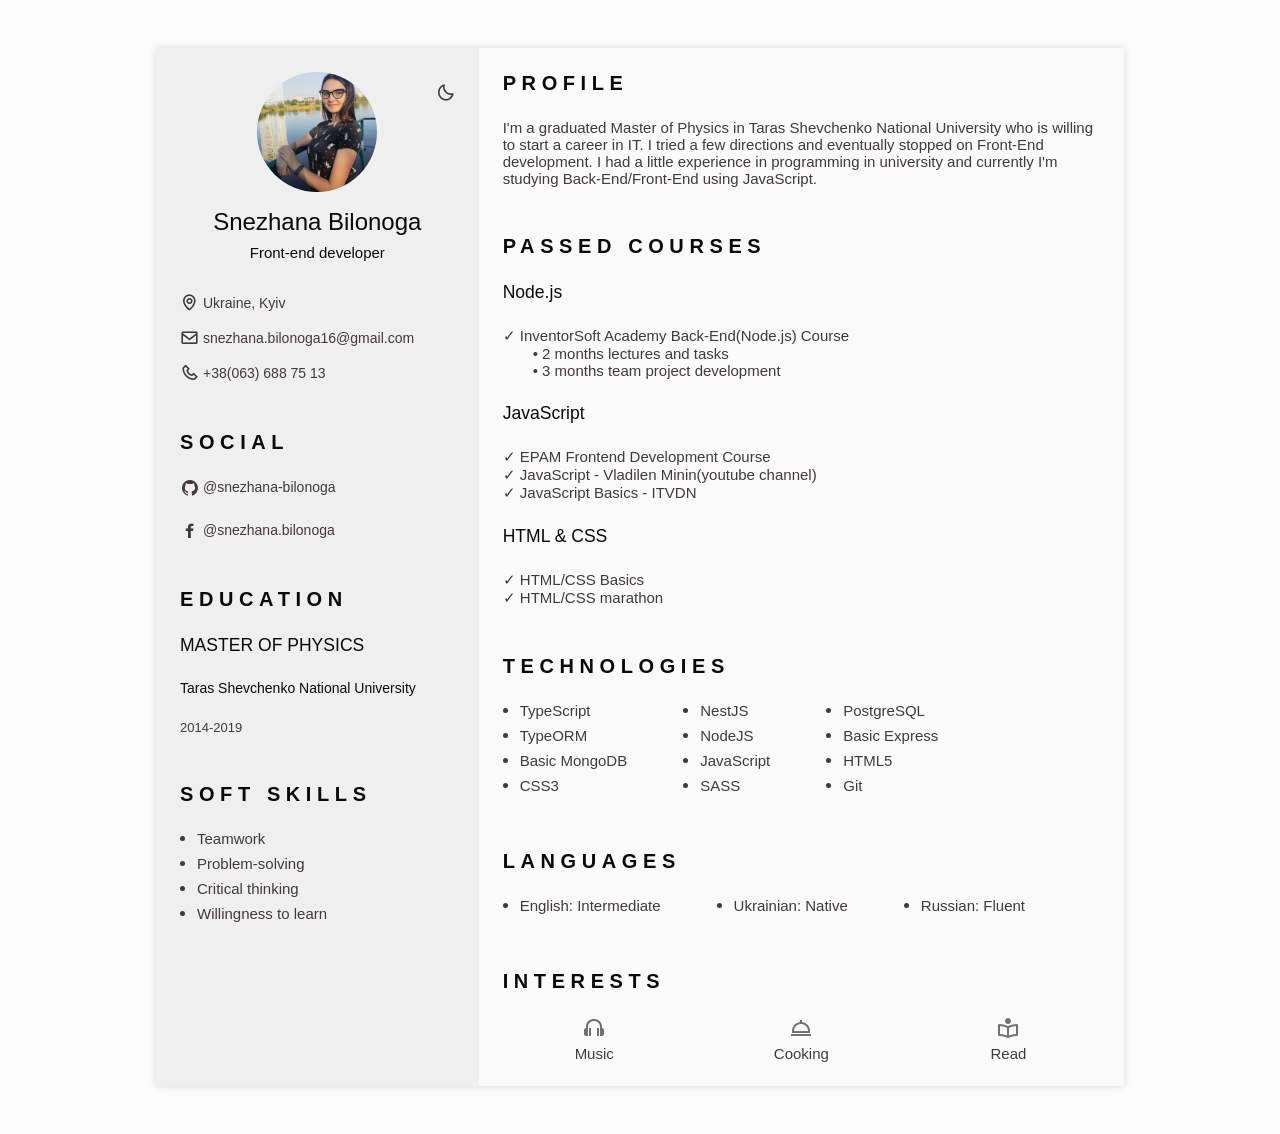
==== commit 0b4181a7: "update skills" ====
--- a/index.html
+++ b/index.html
@@ -130,46 +130,6 @@
                             </div>
                         </div>
                     </section>
-                    <section class="skills section" id="skills">
-                        <h2 class="section-title">Tech Skills</h2>
-
-                        <div class="skills_content bd-grid">
-                            <ul class="skills_data">
-                                <li class="skills_name">
-                                    <span class="skills_circle"></span>HTML5
-                                </li>
-                                <li class="skills_name">
-                                    <span class="skills_circle"></span>CSS3
-                                </li>
-                                <li class="skills_name">
-                                    <span class="skills_circle"></span>SASS
-                                </li>
-                                <li class="skills_name">
-                                    <span class="skills_circle"></span
-                                    >JavaScript
-                                </li>
-                                <li class="skills_name">
-                                    <span class="skills_circle"></span>Basic
-                                    React
-                                </li>
-                                <li class="skills_name">
-                                    <span class="skills_circle"></span>Basic
-                                    NodeJS
-                                </li>
-                                <li class="skills_name">
-                                    <span class="skills_circle"></span>Basic
-                                    Express
-                                </li>
-                                <li class="skills_name">
-                                    <span class="skills_circle"></span>Basic
-                                    MongoDB
-                                </li>
-                                <li class="skills_name">
-                                    <span class="skills_circle"></span>Git
-                                </li>
-                            </ul>
-                        </div>
-                    </section>
                     <section class="skills section">
                         <h2 class="section-title">Soft Skills</h2>
 
@@ -203,7 +163,8 @@
                             start a career in IT. I tried a few directions and
                             eventually stopped on Front-End development. I had a
                             little experience in programming in university and
-                            currently I'm studying JavaScript by video courses.
+                            currently I'm studying Back-End/Front-End using
+                            JavaScript.
                         </p>
                     </section>
                     <section class="experience section" id="experience">
@@ -212,6 +173,26 @@
                         <div class="experience-container bd-grid">
                             <div class="experience_content">
                                 <div class="experience_data bd-grid">
+                                    <h3 class="experience_title">Node.js</h3>
+                                    <ul class="experience-courses">
+                                        <li class="experience-course-item">
+                                            InventorSoft Academy
+                                            Back-End(Node.js) Course
+                                            <ul>
+                                                <li
+                                                    class="experience-technologies"
+                                                >
+                                                    2 months lectures and tasks
+                                                </li>
+                                                <li
+                                                    class="experience-technologies"
+                                                >
+                                                    3 months team project
+                                                    development
+                                                </li>
+                                            </ul>
+                                        </li>
+                                    </ul>
                                     <h3 class="experience_title">JavaScript</h3>
                                     <ul class="experience-courses">
                                         <li class="experience-course-item">
@@ -240,6 +221,61 @@
                                     </ul>
                                 </div>
                             </div>
+                        </div>
+                    </section>
+                    <section class="technologies section">
+                        <h2 class="section-title">Technologies</h2>
+
+                        <div class="technologies_container">
+                            <ul class="technologies_content bd-grid">
+                                <li class="technologies_name">
+                                    <span class="technologies_circle"></span
+                                    >TypeScript
+                                </li>
+                                <li class="technologies_name">
+                                    <span class="technologies_circle"></span
+                                    >NestJS
+                                </li>
+                                <li class="technologies_name">
+                                    <span class="technologies_circle"></span
+                                    >PostgreSQL
+                                </li>
+                                <li class="technologies_name">
+                                    <span class="technologies_circle"></span
+                                    >TypeORM
+                                </li>
+                                <li class="technologies_name">
+                                    <span class="technologies_circle"></span
+                                    >NodeJS
+                                </li>
+                                <li class="technologies_name">
+                                    <span class="technologies_circle"></span
+                                    >Basic Express
+                                </li>
+                                <li class="technologies_name">
+                                    <span class="technologies_circle"></span
+                                    >Basic MongoDB
+                                </li>
+                                <li class="technologies_name">
+                                    <span class="technologies_circle"></span
+                                    >JavaScript
+                                </li>
+                                <li class="technologies_name">
+                                    <span class="technologies_circle"></span
+                                    >HTML5
+                                </li>
+                                <li class="technologies_name">
+                                    <span class="technologies_circle"></span
+                                    >CSS3
+                                </li>
+                                <li class="technologies_name">
+                                    <span class="technologies_circle"></span
+                                    >SASS
+                                </li>
+                                <li class="technologies_name">
+                                    <span class="technologies_circle"></span>Git
+                                </li>
+                            </ul>
                         </div>
                     </section>
                     <section class="languages section">
--- a/assets/css/styles.css
+++ b/assets/css/styles.css
@@ -2,45 +2,47 @@
 
 :root {
     --header-height: 3rem;
-    --title-color: #0B0A0A;
-    --text-color: #403A3A;
+    --title-color: #0b0a0a;
+    --text-color: #403a3a;
     --text-color-light: #707070;
-    --container-color: #FAFAFA;
-    --container-color-alt: #F0EFEF;
-    --body-color: #FCFCFC;
+    --container-color: #fafafa;
+    --container-color-alt: #f0efef;
+    --body-color: #fcfcfc;
 
     --body-font: 'Poppins', sans-serif;
     --h1-font-size: 1.5rem;
     --h2-font-size: 1.25rem;
     --h3-font-size: 1rem;
-    --normal-font-size: .938rem;
-    --small-font-size: .875rem;
-    --smaller-font-size: .813rem;
+    --normal-font-size: 0.938rem;
+    --small-font-size: 0.875rem;
+    --smaller-font-size: 0.813rem;
 
     --font-medium: 500;
     --font-semi-bold: 600;
 
-    --mb-1: .5rem;
+    --mb-1: 0.5rem;
     --mb-2: 1rem;
     --mb-3: 1.5rem;
 
     --z-tooltip: 10;
     --z-fixed: 100;
 }
- *, ::before, ::after {
-     box-sizing: border-box;
-}
-
- html {
+*,
+::before,
+::after {
+    box-sizing: border-box;
+}
+
+html {
     scroll-behavior: smooth;
 }
 
 body.dark-theme {
-    --title-color: #F2F2F2;
-    --text-color: #BFBFBF;
+    --title-color: #f2f2f2;
+    --text-color: #bfbfbf;
     --container-color: #212121;
     --container-color-alt: #181616;
-    --body-color: #2B2B2B;
+    --body-color: #2b2b2b;
 }
 .change-theme {
     position: absolute;
@@ -62,10 +64,16 @@
     background-color: var(--body-color);
     color: var(--text-color);
 }
-h1,h2,h3,ul,p {
+h1,
+h2,
+h3,
+ul,
+p {
     margin: 0;
 }
-h1,h2,h3 {
+h1,
+h2,
+h3 {
     color: var(--title-color);
     font-weight: var(--font-medium);
 }
@@ -88,7 +96,7 @@
     color: var(--title-color);
     font-weight: var(--font-semi-bold);
     text-transform: uppercase;
-    letter-spacing: .35rem;
+    letter-spacing: 0.35rem;
     text-align: center;
     margin-bottom: var(--mb-3);
 }
@@ -109,8 +117,8 @@
     left: 0;
     z-index: var(--z-fixed);
     background-color: var(--body-color);
-    box-shadow: 0 -1px 4px rgba(0,0,0,.1);
-    transition: .3s;
+    box-shadow: 0 -1px 4px rgba(0, 0, 0, 0.1);
+    transition: 0.3s;
 }
 .nav {
     height: var(--header-height);
@@ -126,11 +134,11 @@
         width: 100%;
         padding: 2rem 1.5rem;
         background-color: var(--body-color);
-        box-shadow: 0 1px 4px rgba(0,0,0,.1);
+        box-shadow: 0 1px 4px rgba(0, 0, 0, 0.1);
         border-radius: 1rem 1rem 0 0;
         z-index: var(--z-fixed);
-        transition: .3s;
-    } 
+        transition: 0.3s;
+    }
 }
 .nav_logo,
 .nav_toggle {
@@ -154,7 +162,7 @@
     flex-direction: column;
     font-size: var(--smaller-font-size);
     color: var(--text-color-light);
-    font-weight: var(--font-medium); 
+    font-weight: var(--font-medium);
 }
 .nav_link:hover {
     color: var(--text-color);
@@ -176,7 +184,7 @@
     gap: 3rem;
 }
 .home_data {
-    gap: .5rem;
+    gap: 0.5rem;
     text-align: center;
 }
 .home_img {
@@ -203,7 +211,7 @@
 }
 .home_icon {
     font-size: 1.2rem;
-    margin-right: .25rem;
+    margin-right: 0.25rem;
 }
 
 .social_link {
@@ -211,14 +219,13 @@
     align-items: center;
     font-size: var(--small-font-size);
     color: var(--text-color);
-    
 }
 .social_link:hover {
     color: var(--title-color);
 }
 .social_icon {
     font-size: 1.2rem;
-    margin-right: .25rem;
+    margin-right: 0.25rem;
 }
 .profile_description {
     text-align: center;
@@ -227,8 +234,7 @@
 .experience_content {
     display: flex;
 }
-.education_title
-.experience_title {
+.education_title .experience_title {
     font-size: var(--h3-font-size);
 }
 .education_studies {
@@ -238,23 +244,26 @@
 .education_year {
     font-size: var(--smaller-font-size);
 }
-.languages_content {
+.languages_content,
+.technologies_content {
     gap: 0;
 }
 .skills_name,
-.languages_name {
+.languages_name,
+.technologies_name {
     display: flex;
     align-items: center;
     margin-bottom: var(--mb-1);
 }
 .skills_circle,
-.languages_circle {
+.languages_circle,
+.technologies_circle {
     display: inline-block;
     width: 5px;
     height: 5px;
     background-color: var(--text-color);
     border-radius: 50%;
-    margin-right: .75rem;
+    margin-right: 0.75rem;
 }
 .experience_time {
     padding-right: 1rem;
@@ -266,10 +275,16 @@
     height: 13px;
     background-color: var(--text-color-light);
     border-radius: 50%;
-    margin-top: .25rem;
-}
-.experience-courses ::before {
-    content: "✓";
+    margin-top: 0.25rem;
+}
+.experience-technologies {
+    margin-left: 30px;
+}
+.experience-course-item::before {
+    content: '✓';
+}
+.experience-technologies::before {
+    content: '•';
 }
 .interests_container {
     grid-template-columns: repeat(3, 1fr);
@@ -280,10 +295,10 @@
     flex-direction: column;
     align-items: center;
 }
-.interests_icon{
+.interests_icon {
     font-size: 1.5rem;
     color: var(--text-color-light);
-    margin-bottom: .25rem;
+    margin-bottom: 0.25rem;
 }
 .scrolltop {
     position: fixed;
@@ -292,11 +307,11 @@
     display: flex;
     justify-content: center;
     align-items: center;
-    padding: .3rem;
+    padding: 0.3rem;
     background-color: var(--container-color-alt);
-    border-radius: .4rem;
+    border-radius: 0.4rem;
     z-index: var(--z-tooltip);
-    transition: .4s;
+    transition: 0.4s;
     visibility: hidden;
 }
 .scrolltop_icon {
@@ -310,7 +325,7 @@
 @media screen and (max-width: 320px) {
     .nav_list {
         grid-template-columns: repeat(2, 1fr);
-        gap: 1rem .5rem;
+        gap: 1rem 0.5rem;
     }
 }
 @media screen and (min-width: 968px) {
@@ -327,9 +342,9 @@
     }
     .resume {
         display: grid;
-        grid-template-columns: .5fr 1fr;
+        grid-template-columns: 0.5fr 1fr;
         background-color: var(--container-color);
-        box-shadow: 0 0 8px rgba(13,12,12,.15);
+        box-shadow: 0 0 8px rgba(13, 12, 12, 0.15);
     }
     .resume_left {
         background-color: var(--container-color-alt);
@@ -345,9 +360,9 @@
     .home_container {
         gap: 1.5rem;
     }
-    .languages_content {
+    .languages_content,
+    .technologies_content {
         grid-template-columns: repeat(3, max-content);
         column-gap: 3.5rem;
     }
-
-}
+}
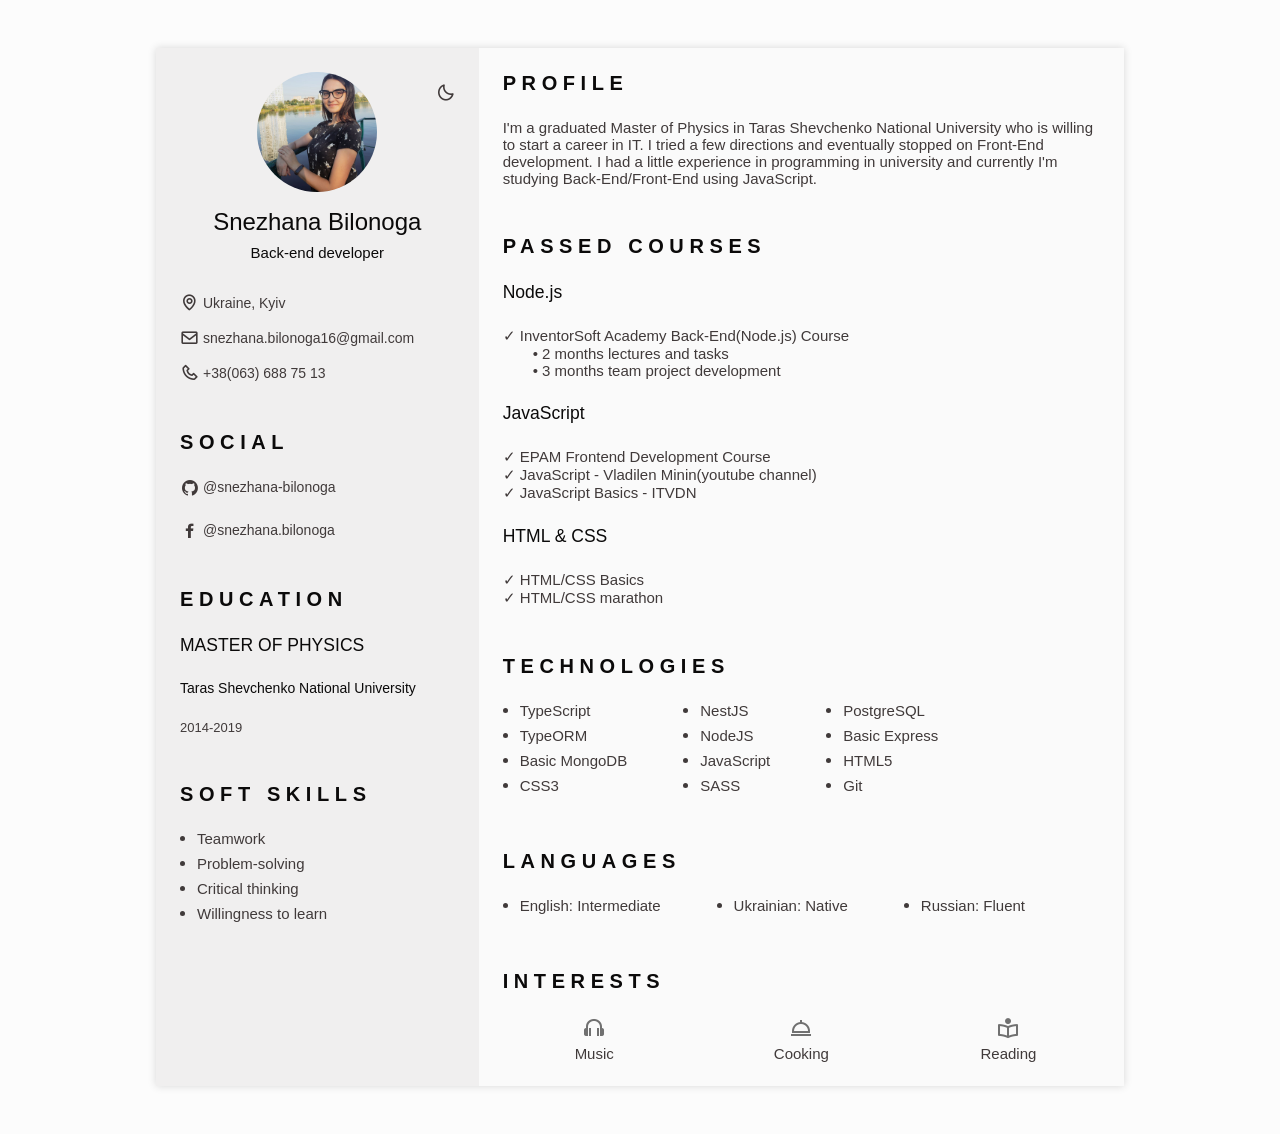
==== commit c96ac136: "some changes" ====
--- a/index.html
+++ b/index.html
@@ -65,7 +65,7 @@
 
                                 <h1 class="home_title">Snezhana Bilonoga</h1>
                                 <h3 class="home_profession">
-                                    Front-end developer
+                                    Back-end developer
                                 </h3>
                             </div>
                             <div class="home_address bd-grid">
@@ -312,7 +312,7 @@
                             </div>
                             <div class="interests_content">
                                 <i class="bx bx-book-reader interests_icon"></i>
-                                <span class="interests_name">Read</span>
+                                <span class="interests_name">Reading</span>
                             </div>
                         </div>
                     </section>
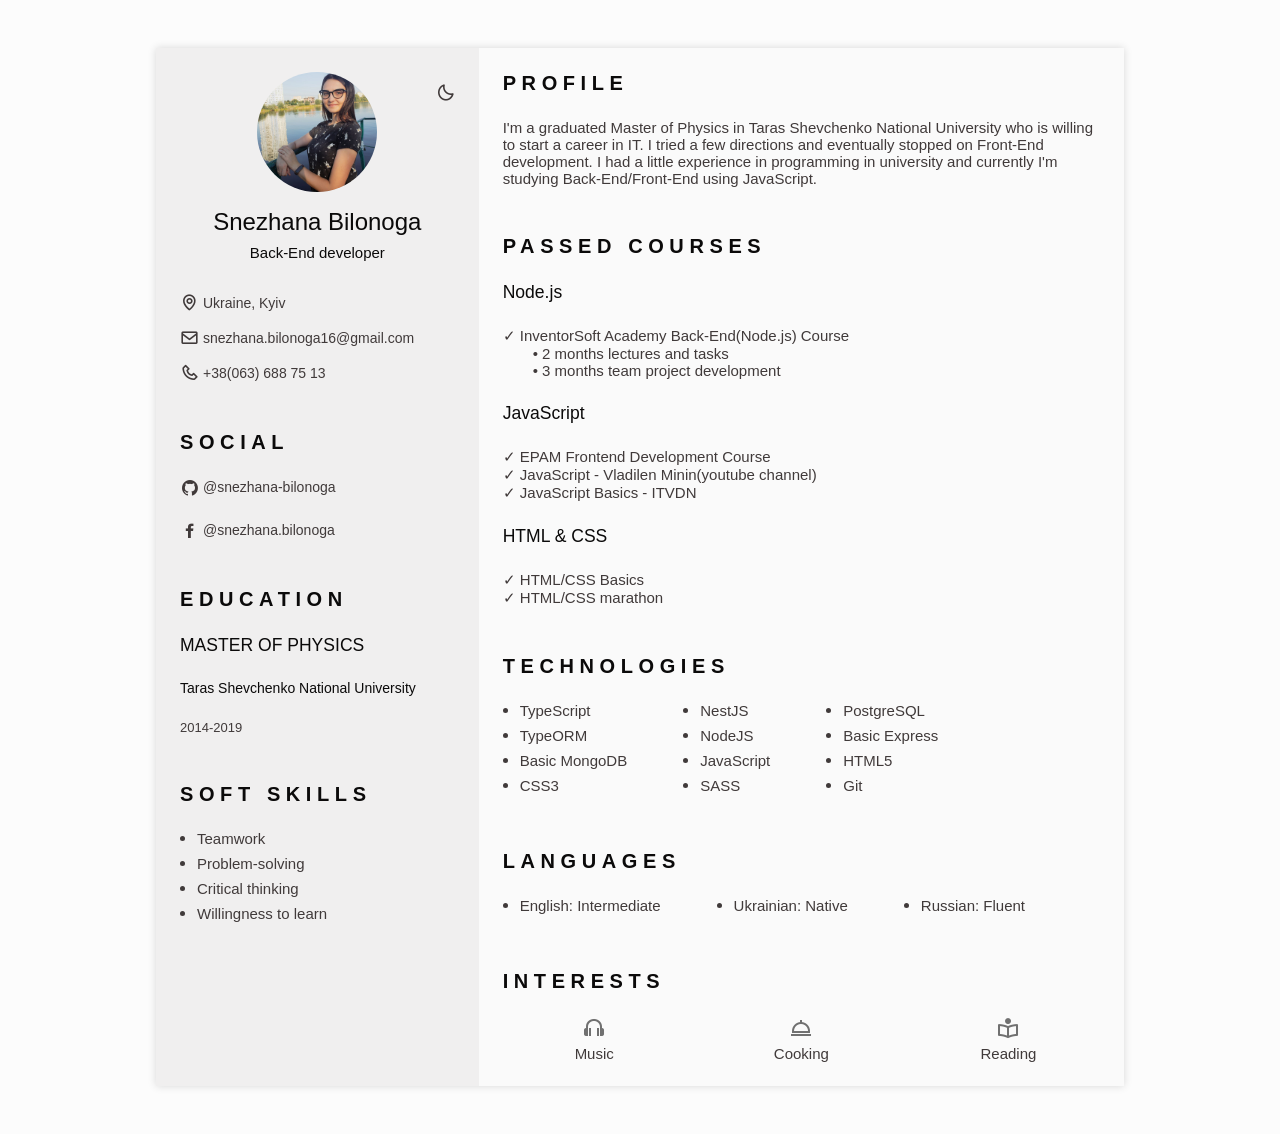
==== commit 0704df74: "small changes" ====
--- a/index.html
+++ b/index.html
@@ -65,7 +65,7 @@
 
                                 <h1 class="home_title">Snezhana Bilonoga</h1>
                                 <h3 class="home_profession">
-                                    Back-end developer
+                                    Back-End developer
                                 </h3>
                             </div>
                             <div class="home_address bd-grid">
